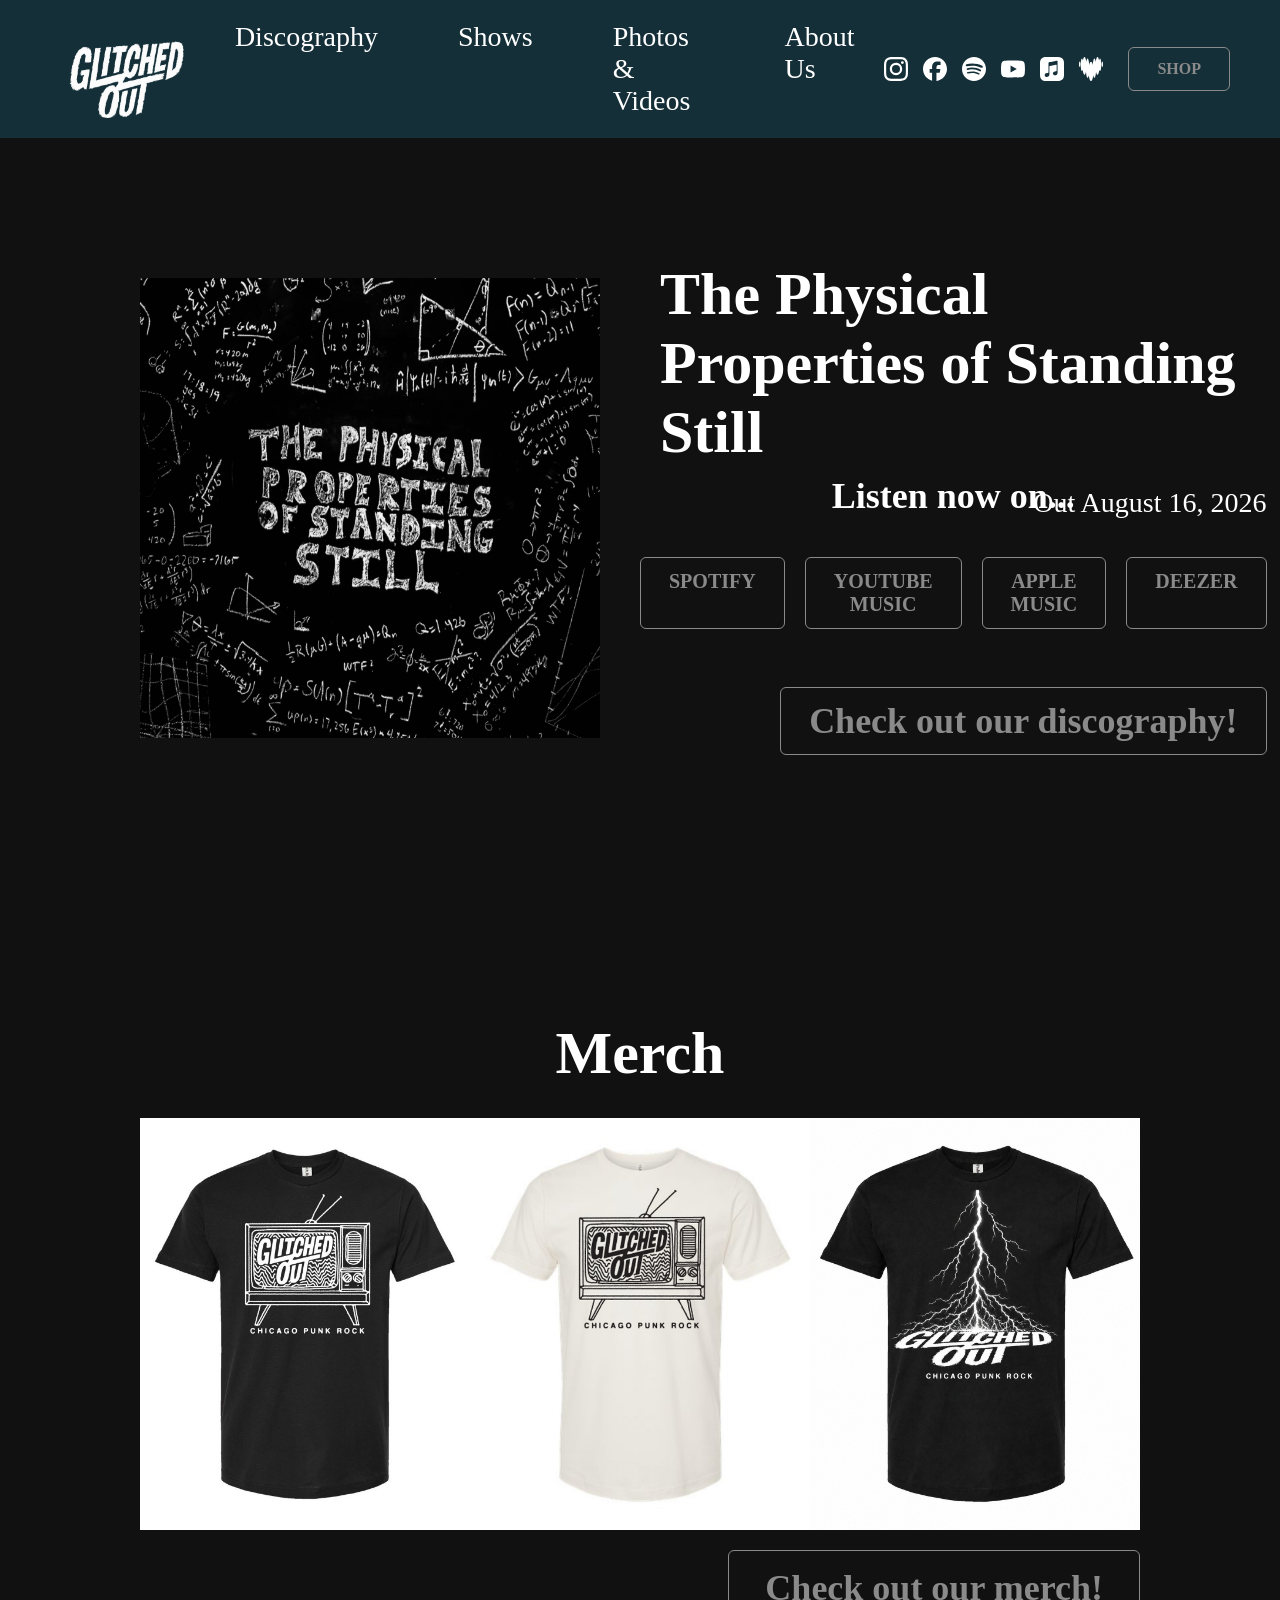
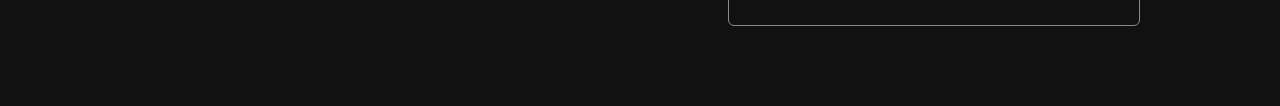
==== index.html @ 66464506 "Add homepage header, latest release, and merch sections" ====
<!DOCTYPE html>
<html lang="en">
<head>
    <meta charset="UTF-8">
    <meta name="viewport" content="width=device-width, initial-scale=1.0">

    <title>Glitched Out</title>

    <link rel="stylesheet" href="style.css">
</head>

<body>

    <!-- Site Header -->
    <header class="site-header">

        <div class="header-left">
            <a href="index.html" class="logo">
                <img src="Images/HomePage/Header/logo.svg" alt="Glitched Out">
            </a>
        </div>

        <div class="header-center">
            <nav class="main-nav">
                <a href="#">Discography</a>
                <a href="#">Shows</a>
                <a href="#">Photos & Videos</a>
                <a href="#">About Us</a>
            </nav>
        </div>

        <div class="header-right">

            <div class="social-links">
                <a href="https://www.instagram.com/glitched_out_chicago/">
                    <img src="Images/HomePage/Header/ig.svg" alt="Instagram">
                </a>

                <a href="https://www.facebook.com/glitchedoutchicago/">
                    <img src="Images/HomePage/Header/fb.svg" alt="Facebook">
                </a>

                <a href="https://open.spotify.com/artist/1mYSl7MkjKWYck7fI6GbTd?si=UxX4x3pMTj-hhR8BFOrp0A">
                    <img src="Images/HomePage/Header/sp.svg" alt="Spotify">
                </a>

                <a href="https://music.youtube.com/channel/UC3-S2ekIVpy3KFDjjneu7nQ?si=ELe-DXlDLmwOdExn">
                    <img src="Images/HomePage/Header/yt.svg" alt="YouTube Music">
                </a>

                <a href="https://music.apple.com/us/artist/glitched-out/1728156264">
                    <img src="Images/HomePage/Header/am.svg" alt="Apple Music">
                </a>

                <a href="https://link.deezer.com/s/34d7XraWxYM3XHabTfGpq">
                    <img src="Images/HomePage/Header/dz.svg" alt="Deezer">
                </a>
            </div>

            <a href="#" class="button button-red">SHOP</a>

        </div>
    </header>

    <!-- Main Content -->
    <main>

        <!-- Latest Release -->
        <section class="latest-release">

            <div class="release-artwork">
                <img src="Images/HomePage/LatestRelease/album_cover.jpg" alt="Latest Release">
            </div>

            <div class="release-info">

                <div class="release-heading">
                    <h1 class="release-title">
                        The Physical Properties of Standing Still
                    </h1>

                    <p class="release-date">
                        Out August 16, 2026
                    </p>
                </div>

                <div class="listen-section">
                    <h2>Listen now on...</h2>

                    <div class="streaming-links">
                        <a class="button button-blue" href="https://open.spotify.com/artist/1mYSl7MkjKWYck7fI6GbTd?si=UxX4x3pMTj-hhR8BFOrp0A">
                            SPOTIFY
                        </a>

                        <a class="button button-blue" href="https://music.youtube.com/channel/UC3-S2ekIVpy3KFDjjneu7nQ?si=ELe-DXlDLmwOdExn">
                            YOUTUBE MUSIC
                        </a>

                        <a class="button button-blue" href="https://music.apple.com/us/artist/glitched-out/1728156264">
                            APPLE MUSIC
                        </a>

                        <a class="button button-blue" href="https://link.deezer.com/s/34d7XraWxYM3XHabTfGpq">
                            DEEZER
                        </a>
                    </div>
                </div>

                <a class="button button-red button-discography" href="#">
                    Check out our discography!
                </a>

            </div>

        </section>

        <!-- Merch -->
         <section class="merch-section">

            <h2 class="merch-title">Merch</h2>

            <img class="merch-preview" src="Images/HomePage/Merch/merchbanner.jpg" alt="Merch preview">

            <a class="button button-red button-merch" href="#">Check out our merch!</a>

         </section>
    </main>

</body>
</html>
---- style.css ----
/* ========================================
   Global
======================================== */

* {
    box-sizing: border-box;
}

body {
    margin: 0;
    background-color: #111;
    color: white;
}

/* ========================================
   Buttons
======================================== */

.button {
    display: inline-block;

    padding: 12px 28px;
    border: 1px solid #8a8a8a;
    border-radius: 6px;

    color: #8a8a8a;
    text-decoration: none;
    font-weight: 600;

    transition:
        background 0.2s ease,
        color 0.2s ease,
        border-color 0.2s ease,
        transform 0.2s ease,
        box-shadow 0.2s ease;
}

.button:hover {
    transform: translateY(-1px);
}

.button:active {
    transform: translateY(0);
}

/* Blue Button */

.button-blue:hover {
    background: linear-gradient(
        to bottom,
        #2d5663 0%,
        #1d414b 45%,
        #142f38 55%,
        #1a3a44 100%
    );

    color: white;
    border-color: #3f6975;

    box-shadow:
        inset 0 1px 0 rgba(255, 255, 255, 0.15),
        0 4px 10px rgba(0, 0, 0, 0.25);
}

/* Red Button */

.button-red:hover {
    background: linear-gradient(
        to bottom,
        #651f1f 0%,
        #491515 45%,
        #3a1010 55%,
        #461313 100%
    );

    color: white;
    border-color: #713030;

    box-shadow:
        inset 0 1px 0 rgba(255, 255, 255, 0.15),
        0 4px 10px rgba(0, 0, 0, 0.25);
}

/* Discography Button */

.button-discography {
    justify-self: end;
    align-self: center;

    font-size: 36px;
}

/* Merch Button */

.button-merch {
    align-self: flex-end;

    margin-top: 20px;
    
    font-size: 36px;
    padding: 16px 36px;
}

/* ========================================
   Header
======================================== */

.site-header {
    display: grid;

    grid-template-columns: 0.5fr 2fr 1fr;
    align-items: center;

    padding: 20px 50px;
    gap: 30px;

    background-color: #142f38;
}

.header-left {
    justify-self: center;
}

.header-center {
    justify-self: center;
}

.header-right {
    justify-self: end;

    display: flex;
    align-items: center;
    gap: 25px;
}

.logo {
    margin-left: 80px;
}

.logo img {
    display: block;
    width: 120px;
    height: auto;
}

.main-nav {
    display: flex;
    gap: 80px;

    font-size: 28px;
}

.main-nav a {
    color: white;
    text-decoration: none;
}

.social-links {
    display: flex;
    align-items: center;
    gap: 15px;
}

.social-links a {
    text-decoration: none;
}

.social-links img {
    display: block;
    width: 24px;
    height: 24px;
    object-fit: contain;

    filter: brightness(0) invert(1);
}

/* ========================================
   Latest Release
======================================== */

.latest-release {
    display: flex;
    align-items: stretch;

    padding: 140px;
    gap: 40px;
}

.release-artwork {
    width: 50%;
}

.release-artwork img {
    display: block;
    width: 100%;
    height: auto;
}

.release-info {
    display: grid;
    grid-template-rows: 35% 35% 30%;
    align-items: center;

    width: 50%;
}

.release-heading {
    width: 100%;
}

.release-title {
    margin: 40px 20px 20px;

    font-size: 60px;
}

.release-date {
    width: 100%;
    margin: 0;

    font-size: 28px;
    text-align: right;
}

.listen-section {
    width: 100%;
    text-align: center;
}

.listen-section h2 {
    margin-top: 0;
    margin-bottom: 40px;

    font-size: 36px;
}

.streaming-links {
    display: flex;
    justify-content: center;
    gap: 20px;

    font-size: 20px;
}

/* ========================================
   Merch
======================================== */

.merch-section {
    display: flex;
    flex-direction: column;
    align-items: center;

    padding: 80px 140px;
}

.merch-title {
    margin-top: 0;
    margin-bottom: 30px;

    font-size: 60px;
}

.merch-preview {
    display: block;

    width: 100%;
    height: auto;
}
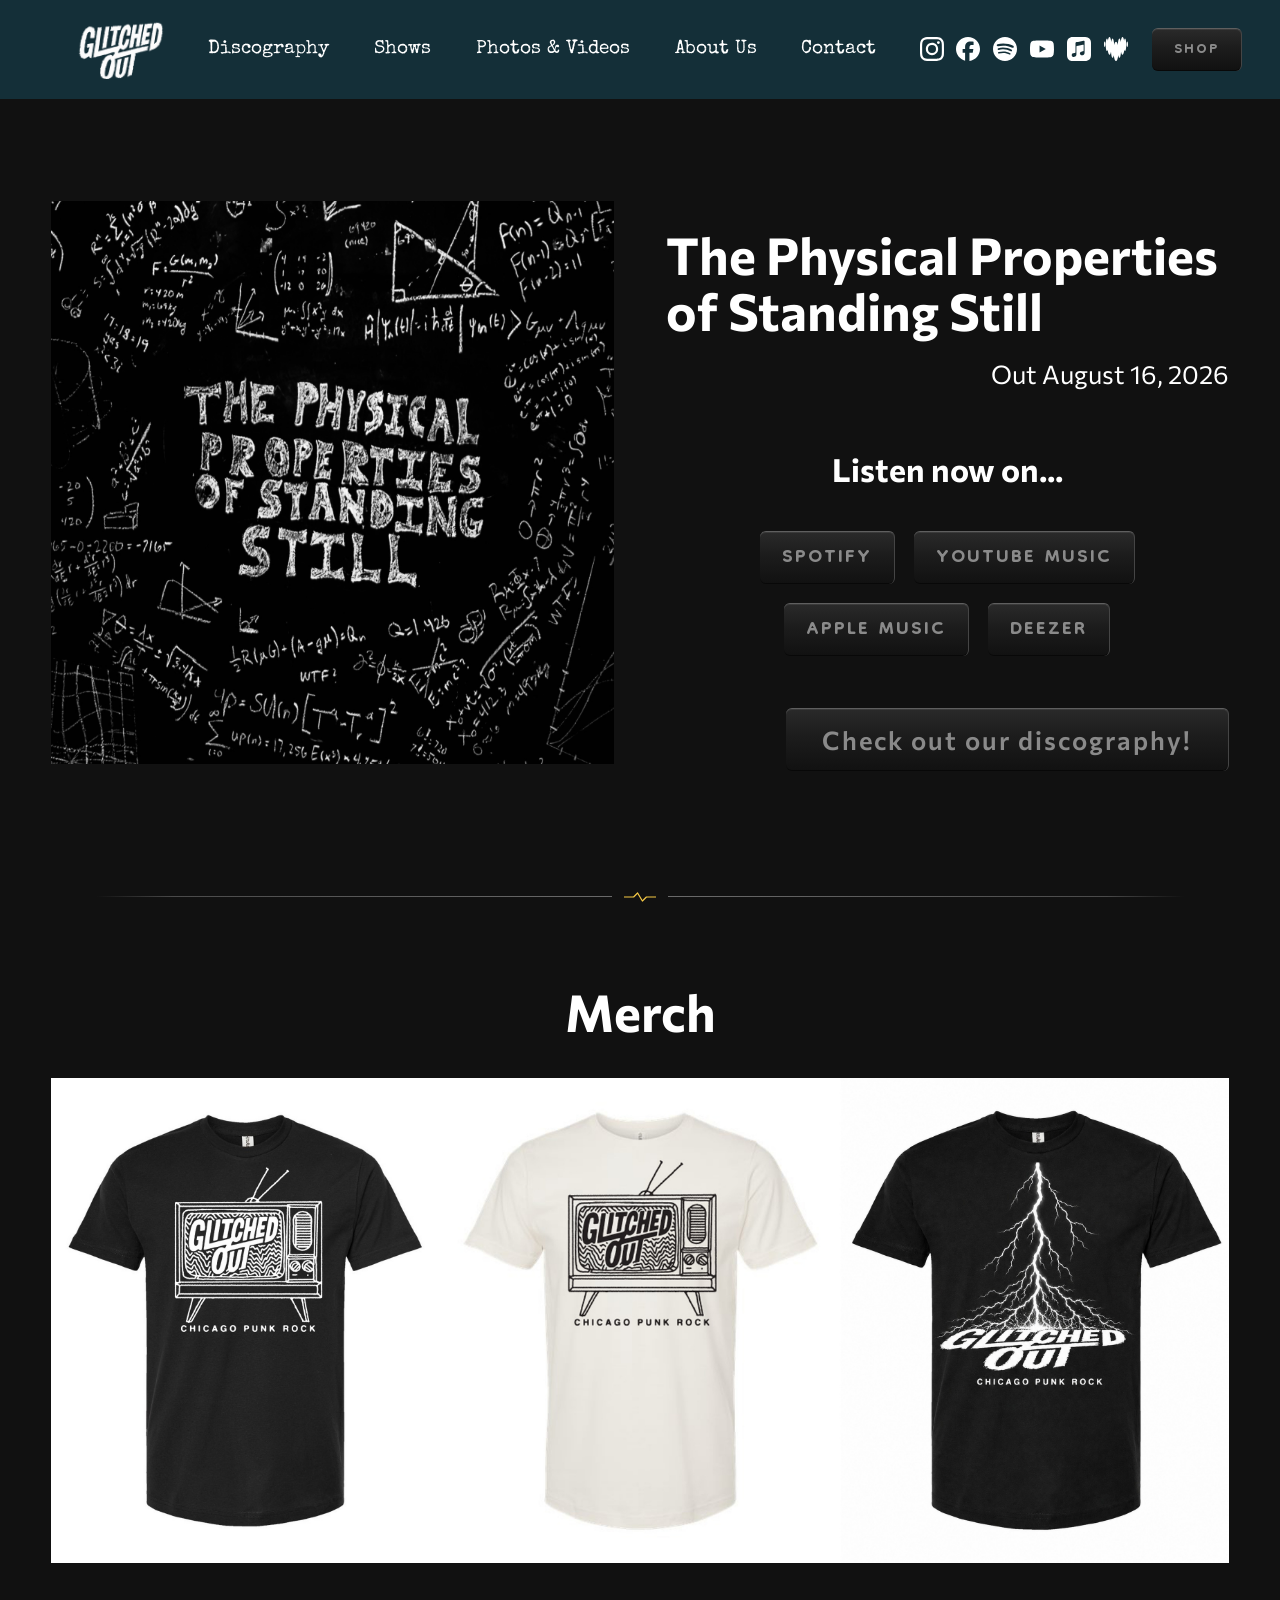
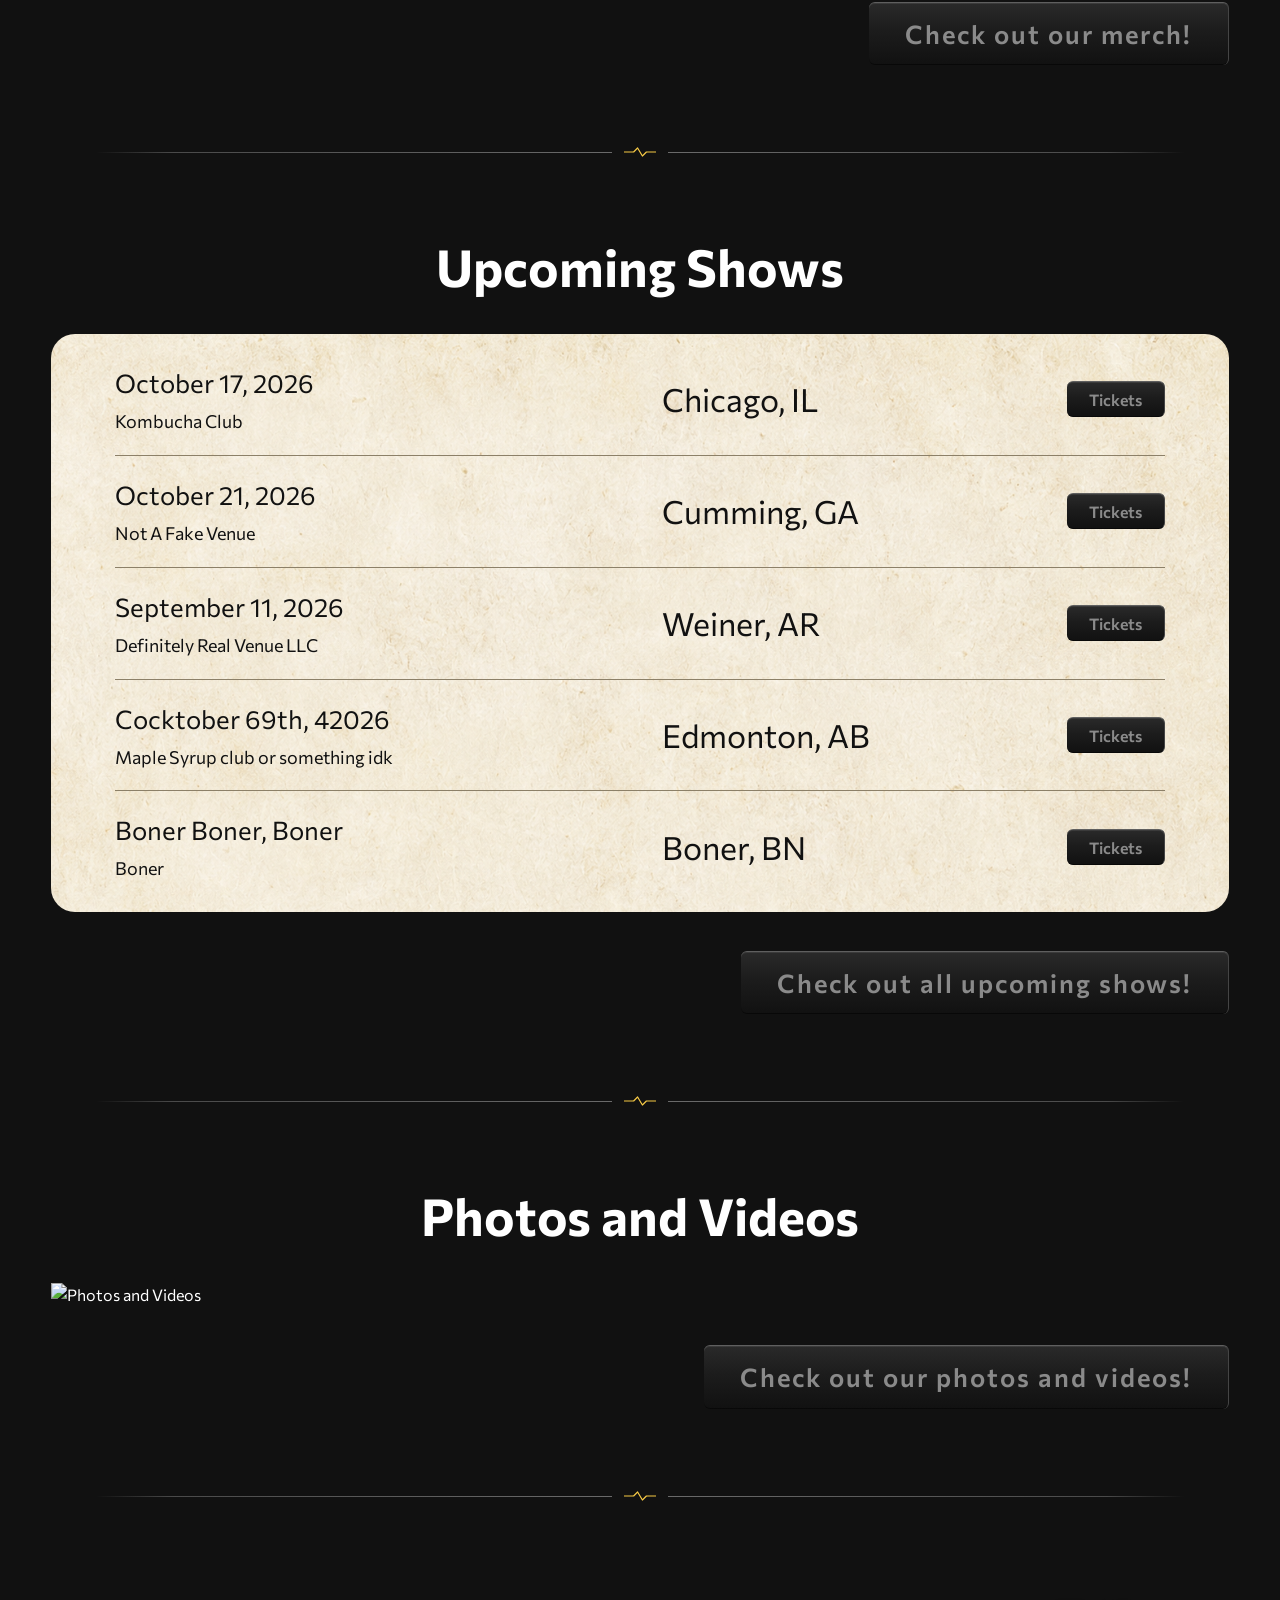
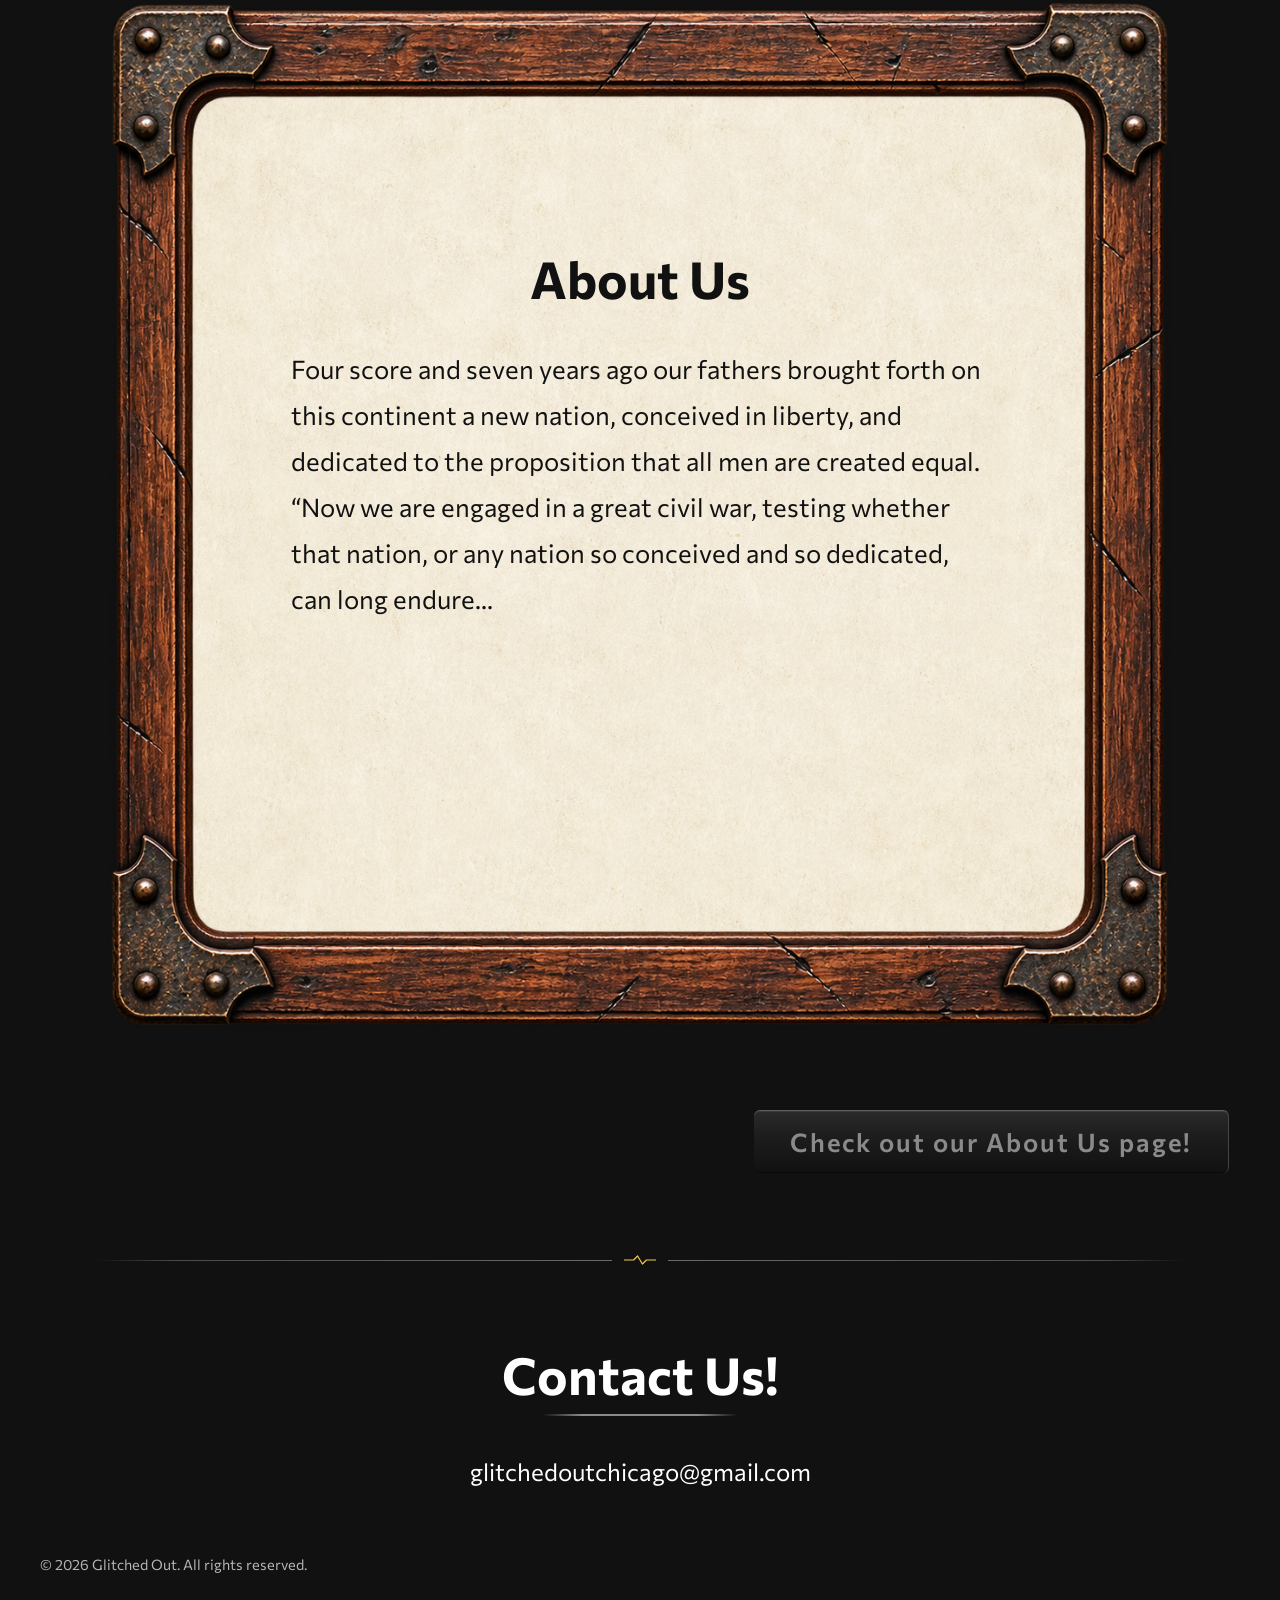
==== commit 62023a5f: "completed homepage, reformatted and cleaned code added upcoming shows, photos/videos, about us, cont" ====
--- a/index.html
+++ b/index.html
@@ -3,34 +3,30 @@
 <head>
     <meta charset="UTF-8">
     <meta name="viewport" content="width=device-width, initial-scale=1.0">
-
     <title>Glitched Out</title>
 
+    <link rel="preconnect" href="https://fonts.googleapis.com">
+    <link rel="preconnect" href="https://fonts.gstatic.com" crossorigin>
+    <link href="https://fonts.googleapis.com/css2?family=Commissioner:wght@100..900&family=Dongle&family=Special+Elite&family=Winky+Rough:ital,wght@0,300..900;1,300..900&display=swap" rel="stylesheet">
     <link rel="stylesheet" href="style.css">
 </head>
 
 <body>
-
     <!-- Site Header -->
     <header class="site-header">
-
-        <div class="header-left">
-            <a href="index.html" class="logo">
-                <img src="Images/HomePage/Header/logo.svg" alt="Glitched Out">
-            </a>
-        </div>
-
-        <div class="header-center">
-            <nav class="main-nav">
-                <a href="#">Discography</a>
-                <a href="#">Shows</a>
-                <a href="#">Photos & Videos</a>
-                <a href="#">About Us</a>
-            </nav>
-        </div>
-
-        <div class="header-right">
-
+        <a href="index.html" class="logo">
+            <img src="Images/HomePage/Header/logo.svg" alt="Glitched Out">
+        </a>
+
+        <nav class="main-nav" aria-label="Primary navigation">
+            <a href="#">Discography</a>
+            <a href="#">Shows</a>
+            <a href="#">Photos & Videos</a>
+            <a href="#">About Us</a>
+            <a href="#">Contact</a>
+        </nav>
+
+        <div class="header-actions">
             <div class="social-links">
                 <a href="https://www.instagram.com/glitched_out_chicago/">
                     <img src="Images/HomePage/Header/ig.svg" alt="Instagram">
@@ -57,74 +53,202 @@
                 </a>
             </div>
 
-            <a href="#" class="button button-red">SHOP</a>
-
+            <a href="#" class="button button-red shop-button">SHOP</a>
         </div>
     </header>
 
-    <!-- Main Content -->
     <main>
-
         <!-- Latest Release -->
         <section class="latest-release">
-
             <div class="release-artwork">
-                <img src="Images/HomePage/LatestRelease/album_cover.jpg" alt="Latest Release">
+                <img src="Images/HomePage/LatestRelease/album_cover.jpg" alt="Album cover for The Physical Properties of Standing Still">
             </div>
 
             <div class="release-info">
-
-                <div class="release-heading">
-                    <h1 class="release-title">
-                        The Physical Properties of Standing Still
-                    </h1>
-
-                    <p class="release-date">
-                        Out August 16, 2026
-                    </p>
+                <div>
+                    <h1 class="release-title">The Physical Properties of Standing Still</h1>
+                    <p class="release-date">Out August 16, 2026</p>
                 </div>
 
                 <div class="listen-section">
                     <h2>Listen now on...</h2>
 
                     <div class="streaming-links">
-                        <a class="button button-blue" href="https://open.spotify.com/artist/1mYSl7MkjKWYck7fI6GbTd?si=UxX4x3pMTj-hhR8BFOrp0A">
-                            SPOTIFY
-                        </a>
-
-                        <a class="button button-blue" href="https://music.youtube.com/channel/UC3-S2ekIVpy3KFDjjneu7nQ?si=ELe-DXlDLmwOdExn">
-                            YOUTUBE MUSIC
-                        </a>
-
-                        <a class="button button-blue" href="https://music.apple.com/us/artist/glitched-out/1728156264">
-                            APPLE MUSIC
-                        </a>
-
-                        <a class="button button-blue" href="https://link.deezer.com/s/34d7XraWxYM3XHabTfGpq">
-                            DEEZER
-                        </a>
-                    </div>
-                </div>
-
-                <a class="button button-red button-discography" href="#">
-                    Check out our discography!
-                </a>
-
-            </div>
-
-        </section>
+                        <a class="button button-blue streaming-button" href="https://open.spotify.com/artist/1mYSl7MkjKWYck7fI6GbTd?si=UxX4x3pMTj-hhR8BFOrp0A">SPOTIFY</a>
+                        <a class="button button-blue streaming-button" href="https://music.youtube.com/channel/UC3-S2ekIVpy3KFDjjneu7nQ?si=ELe-DXlDLmwOdExn">YOUTUBE MUSIC</a>
+                        <a class="button button-blue streaming-button" href="https://music.apple.com/us/artist/glitched-out/1728156264">APPLE MUSIC</a>
+                        <a class="button button-blue streaming-button" href="https://link.deezer.com/s/34d7XraWxYM3XHabTfGpq">DEEZER</a>
+                    </div>
+                </div>
+
+                <a class="button button-red button-large release-cta" href="#">Check out our discography!</a>
+            </div>
+        </section>
+
+        <div class="section-divider" aria-hidden="true">
+            <svg class="divider-zigzag" viewBox="0 0 40 14">
+                <polyline points="0,7 12,7 17,2 23,12 28,7 40,7" />
+            </svg>
+        </div>
 
         <!-- Merch -->
-         <section class="merch-section">
-
-            <h2 class="merch-title">Merch</h2>
-
-            <img class="merch-preview" src="Images/HomePage/Merch/merchbanner.jpg" alt="Merch preview">
-
-            <a class="button button-red button-merch" href="#">Check out our merch!</a>
-
-         </section>
+        <section class="home-section">
+            <h2 class="section-title">Merch</h2>
+
+            <img class="section-media" src="Images/HomePage/Merch/merchbanner.jpg" alt="Merch preview">
+
+            <a class="button button-red button-large section-cta" href="#">Check out our merch!</a>
+        </section>
+
+        <div class="section-divider" aria-hidden="true">
+            <svg class="divider-zigzag" viewBox="0 0 40 14">
+                <polyline points="0,7 12,7 17,2 23,12 28,7 40,7" />
+            </svg>
+        </div>
+
+        <!-- Upcoming Shows -->
+        <section class="home-section">
+            <h2 class="section-title">Upcoming Shows</h2>
+
+            <div class="show-list">
+                <div class="show">
+                    <div class="show-date-venue">
+                        <p class="show-date">October 17, 2026</p>
+                        <p class="show-venue">Kombucha Club</p>
+                    </div>
+
+                    <div class="show-location">
+                        <p>Chicago, IL</p>
+                    </div>
+
+                    <div class="show-tickets">
+                        <a class="button button-blue" href="#">Tickets</a>
+                    </div>
+                </div>
+
+                <div class="show">
+                    <div class="show-date-venue">
+                        <p class="show-date">October 21, 2026</p>
+                        <p class="show-venue">Not A Fake Venue</p>
+                    </div>
+
+                    <div class="show-location">
+                        <p>Cumming, GA</p>
+                    </div>
+
+                    <div class="show-tickets">
+                        <a class="button button-blue" href="#">Tickets</a>
+                    </div>
+                </div>
+
+                <div class="show">
+                    <div class="show-date-venue">
+                        <p class="show-date">September 11, 2026</p>
+                        <p class="show-venue">Definitely Real Venue LLC</p>
+                    </div>
+
+                    <div class="show-location">
+                        <p>Weiner, AR</p>
+                    </div>
+
+                    <div class="show-tickets">
+                        <a class="button button-blue" href="#">Tickets</a>
+                    </div>
+                </div>
+
+                <div class="show">
+                    <div class="show-date-venue">
+                        <p class="show-date">Cocktober 69th, 42026</p>
+                        <p class="show-venue">Maple Syrup club or something idk</p>
+                    </div>
+
+                    <div class="show-location">
+                        <p>Edmonton, AB</p>
+                    </div>
+
+                    <div class="show-tickets">
+                        <a class="button button-blue" href="#">Tickets</a>
+                    </div>
+                </div>
+
+                <div class="show">
+                    <div class="show-date-venue">
+                        <p class="show-date">Boner Boner, Boner</p>
+                        <p class="show-venue">Boner</p>
+                    </div>
+
+                    <div class="show-location">
+                        <p>Boner, BN</p>
+                    </div>
+
+                    <div class="show-tickets">
+                        <a class="button button-blue" href="#">Tickets</a>
+                    </div>
+                </div>
+            </div>
+
+            <a class="button button-red button-large section-cta" href="#">Check out all upcoming shows!</a>
+        </section>
+
+        <div class="section-divider" aria-hidden="true">
+            <svg class="divider-zigzag" viewBox="0 0 40 14">
+                <polyline points="0,7 12,7 17,2 23,12 28,7 40,7" />
+            </svg>
+        </div>
+
+        <!-- Photos & Videos -->
+        <section class="home-section">
+            <h2 class="section-title">Photos and Videos</h2>
+
+            <img class="section-media" src="Images/HomePage/PhotosAndVideos/Banner.jpg" alt="Photos and Videos">
+
+            <a class="button button-red button-large section-cta" href="#">Check out our photos and videos!</a>
+        </section>
+
+        <div class="section-divider" aria-hidden="true">
+            <svg class="divider-zigzag" viewBox="0 0 40 14">
+                <polyline points="0,7 12,7 17,2 23,12 28,7 40,7" />
+            </svg>
+        </div>
+
+        <!-- About Us -->
+        <section class="home-section">
+            <div class="biography">
+                <div class="bio-text">
+                    <h2 class="section-title">About Us</h2>
+
+                    <p>
+                        Four score and seven years ago our fathers brought forth on this
+                        continent a new nation, conceived in liberty, and dedicated to the
+                        proposition that all men are created equal. “Now we are engaged in
+                        a great civil war, testing whether that nation, or any nation so
+                        conceived and so dedicated, can long endure...
+                    </p>
+                </div>
+
+                <img class="bio-frame" src="Images/HomePage/AboutUs/frame.png" alt="">
+            </div>
+
+            <a class="button button-red button-large section-cta" href="#">Check out our About Us page!</a>
+        </section>
+
+        <div class="section-divider" aria-hidden="true">
+            <svg class="divider-zigzag" viewBox="0 0 40 14">
+                <polyline points="0,7 12,7 17,2 23,12 28,7 40,7" />
+            </svg>
+        </div>
+
+        <!-- Contact -->
+        <section class="home-section contact">
+            <h2 class="section-title contact-title">Contact Us!</h2>
+
+            <a href="mailto:glitchedoutchicago@gmail.com">glitchedoutchicago@gmail.com</a>
+        </section>
     </main>
 
+    <!-- Site Footer -->
+    <footer class="site-footer">
+        <p>&copy; 2026 Glitched Out. All rights reserved.</p>
+    </footer>
 </body>
 </html>
--- a/style.css
+++ b/style.css
@@ -1,15 +1,43 @@
 /* ========================================
-   Global
-======================================== */
+   Variables / Global
+======================================== */
+
+:root {
+    --color-background: #111;
+    --color-header: #142f38;
+    --color-text: #fff;
+    --color-text-muted: #8a8a8a;
+    --color-parchment: #d8cfb8;
+    --color-parchment-line: #8c8068;
+
+    --font-body: "Commissioner", sans-serif;
+    --font-display: "Special Elite", monospace;
+    --font-button-alt: "Dongle", sans-serif;
+
+    --content-max: 110rem;
+    --page-gutter: clamp(1.25rem, 4vw, 4.5rem);
+    --section-padding: clamp(3rem, 5vw, 5rem);
+}
 
 * {
     box-sizing: border-box;
 }
 
+html {
+    scroll-behavior: smooth;
+}
+
 body {
     margin: 0;
-    background-color: #111;
-    color: white;
+    background: var(--color-background);
+    color: var(--color-text);
+    font-family: var(--font-body);
+    line-height: 1.5;
+}
+
+img {
+    display: block;
+    max-width: 100%;
 }
 
 /* ========================================
@@ -18,14 +46,29 @@
 
 .button {
     display: inline-block;
-
-    padding: 12px 28px;
-    border: 1px solid #8a8a8a;
-    border-radius: 6px;
-
-    color: #8a8a8a;
+    padding: 0.5rem 1.375rem;
+
+    border: 0;
+    border-top: 1px solid #5f5f5f;
+    border-right: 1px solid #454545;
+    border-radius: 0.375rem;
+
+    background: linear-gradient(
+        to bottom,
+        #2a2a2a 0%,
+        #1c1c1c 45%,
+        #111 100%
+    );
+
+    box-shadow:
+        inset 0 1px 0 rgba(255, 255, 255, 0.08),
+        inset 0 -1px 0 rgba(0, 0, 0, 0.5);
+
+    color: var(--color-text-muted);
+    text-align: center;
     text-decoration: none;
     font-weight: 600;
+    line-height: 1.2;
 
     transition:
         background 0.2s ease,
@@ -35,70 +78,127 @@
         box-shadow 0.2s ease;
 }
 
-.button:hover {
-    transform: translateY(-1px);
-}
-
 .button:active {
     transform: translateY(0);
 }
 
-/* Blue Button */
-
-.button-blue:hover {
+.button:focus-visible,
+.main-nav a:focus-visible,
+.social-links a:focus-visible,
+.contact a:focus-visible,
+.logo:focus-visible {
+    outline: 2px solid currentColor;
+    outline-offset: 4px;
+}
+
+.button-large {
+    padding: 1rem 2.25rem;
+    font-size: clamp(1.125rem, 2vw, 1.875rem);
+    letter-spacing: 0.125rem;
+}
+
+.shop-button,
+.streaming-button {
+    font-family: var(--font-button-alt);
+    letter-spacing: 0.125rem;
+}
+
+.shop-button {
+    font-size: 1.375rem;
+}
+
+.streaming-button {
+    font-size: 1.875rem;
+}
+
+@media (hover: hover) {
+    .button:hover {
+        transform: translateY(-1px);
+    }
+
+    .button-blue:hover {
+        background: linear-gradient(
+            to bottom,
+            #2d5663 0%,
+            #1d414b 45%,
+            #142f38 55%,
+            #1a3a44 100%
+        );
+
+        color: #fff;
+        border-color: #3f6975;
+        box-shadow:
+            inset 0 1px 0 rgba(255, 255, 255, 0.15),
+            0 4px 10px rgba(0, 0, 0, 0.25);
+    }
+
+    .button-red:hover {
+        background: linear-gradient(
+            to bottom,
+            #651f1f 0%,
+            #491515 45%,
+            #3a1010 55%,
+            #461313 100%
+        );
+
+        color: #fff;
+        border-color: #713030;
+        box-shadow:
+            inset 0 1px 0 rgba(255, 255, 255, 0.15),
+            0 4px 10px rgba(0, 0, 0, 0.25);
+    }
+}
+
+/* ========================================
+   Section Divider
+======================================== */
+
+.section-divider {
+    display: flex;
+    align-items: center;
+    gap: 12px;
+
+    width: min(85%, 90rem);
+    margin: 1rem auto;
+}
+
+.section-divider::before,
+.section-divider::after {
+    content: "";
+
+    flex: 1;
+    height: 1px;
+}
+
+.section-divider::before {
     background: linear-gradient(
-        to bottom,
-        #2d5663 0%,
-        #1d414b 45%,
-        #142f38 55%,
-        #1a3a44 100%
+        to right,
+        transparent,
+        #4a4a4a 15%,
+        #6a6a6a
     );
-
-    color: white;
-    border-color: #3f6975;
-
-    box-shadow:
-        inset 0 1px 0 rgba(255, 255, 255, 0.15),
-        0 4px 10px rgba(0, 0, 0, 0.25);
-}
-
-/* Red Button */
-
-.button-red:hover {
+}
+
+.section-divider::after {
     background: linear-gradient(
-        to bottom,
-        #651f1f 0%,
-        #491515 45%,
-        #3a1010 55%,
-        #461313 100%
+        to right,
+        #6a6a6a,
+        #4a4a4a 85%,
+        transparent
     );
-
-    color: white;
-    border-color: #713030;
-
-    box-shadow:
-        inset 0 1px 0 rgba(255, 255, 255, 0.15),
-        0 4px 10px rgba(0, 0, 0, 0.25);
-}
-
-/* Discography Button */
-
-.button-discography {
-    justify-self: end;
-    align-self: center;
-
-    font-size: 36px;
-}
-
-/* Merch Button */
-
-.button-merch {
-    align-self: flex-end;
-
-    margin-top: 20px;
-    
-    font-size: 36px;
-    padding: 16px 36px;
+}
+
+.divider-zigzag {
+    width: 32px;
+    height: 14px;
+
+    fill: none;
+    stroke: #f6c945;
+    stroke-width: 1.5;
+    stroke-linecap: round;
+    stroke-linejoin: round;
+
+    flex-shrink: 0;
 }
 
 /* ========================================
@@ -107,58 +207,55 @@
 
 .site-header {
     display: grid;
-
-    grid-template-columns: 0.5fr 2fr 1fr;
+    grid-template-columns: auto minmax(0, 1fr) auto;
     align-items: center;
-
-    padding: 20px 50px;
-    gap: 30px;
-
-    background-color: #142f38;
-}
-
-.header-left {
+    gap: clamp(1rem, 2vw, 2rem);
+
+    padding: 1.25rem clamp(1rem, 3vw, 3rem);
+    background: var(--color-header);
+}
+
+.logo {
+    justify-self: start;
+    margin-left: clamp(2rem, 3vw, 4rem);
+}
+
+.logo img {
+    width: clamp(5.5rem, 6vw, 7.5rem);
+    height: auto;
+    transition: transform 0.2s ease;
+}
+
+.main-nav {
     justify-self: center;
-}
-
-.header-center {
-    justify-self: center;
-}
-
-.header-right {
+
+    display: flex;
+    flex-wrap: wrap;
+    justify-content: center;
+    gap: clamp(1rem, 3.5vw, 5rem);
+
+    font-size: clamp(1.05rem, 1.5vw, 1.75rem);
+}
+
+.main-nav a {
+    color: var(--color-text);
+    font-family: var(--font-display);
+    text-decoration: none;
+    transition: transform 0.2s ease;
+}
+
+.header-actions {
     justify-self: end;
 
     display: flex;
     align-items: center;
-    gap: 25px;
-}
-
-.logo {
-    margin-left: 80px;
-}
-
-.logo img {
-    display: block;
-    width: 120px;
-    height: auto;
-}
-
-.main-nav {
-    display: flex;
-    gap: 80px;
-
-    font-size: 28px;
-}
-
-.main-nav a {
-    color: white;
-    text-decoration: none;
+    gap: clamp(1rem, 2vw, 1.5rem);
 }
 
 .social-links {
     display: flex;
     align-items: center;
-    gap: 15px;
+    gap: clamp(0.625rem, 1vw, 0.9375rem);
 }
 
 .social-links a {
@@ -166,12 +263,25 @@
 }
 
 .social-links img {
-    display: block;
-    width: 24px;
-    height: 24px;
+    width: 1.5rem;
+    height: 1.5rem;
     object-fit: contain;
-
     filter: brightness(0) invert(1);
+    transition: transform 0.2s ease;
+}
+
+@media (hover: hover) {
+    .logo:hover img {
+        transform: scale(1.08) translateY(-2px);
+    }
+
+    .main-nav a:hover {
+        transform: scale(1.1) translateY(-2px);
+    }
+
+    .social-links a:hover img {
+        transform: scale(1.25);
+    }
 }
 
 /* ========================================
@@ -179,92 +289,403 @@
 ======================================== */
 
 .latest-release {
-    display: flex;
+    width: min(100%, var(--content-max));
+    margin-inline: auto;
+    padding: clamp(4rem, 8vw, 8.75rem) var(--page-gutter);
+
+    display: grid;
+    grid-template-columns: minmax(0, 1fr) minmax(0, 1fr);
+    gap: clamp(2rem, 4vw, 4rem);
     align-items: stretch;
-
-    padding: 140px;
-    gap: 40px;
-}
-
-.release-artwork {
-    width: 50%;
 }
 
 .release-artwork img {
-    display: block;
     width: 100%;
     height: auto;
+    aspect-ratio: 1 / 1;
+    object-fit: cover;
 }
 
 .release-info {
-    display: grid;
-    grid-template-rows: 35% 35% 30%;
-    align-items: center;
-
-    width: 50%;
-}
-
-.release-heading {
-    width: 100%;
+    min-width: 0;
+
+    display: flex;
+    flex-direction: column;
+    justify-content: space-between;
+    gap: clamp(2rem, 4vw, 4rem);
 }
 
 .release-title {
-    margin: 40px 20px 20px;
-
-    font-size: 60px;
+    margin: clamp(1rem, 2vw, 2.5rem) 0 1rem;
+    font-size: clamp(2.5rem, 4vw, 3.75rem);
+    line-height: 1.1;
+    text-wrap: balance;
 }
 
 .release-date {
-    width: 100%;
     margin: 0;
-
-    font-size: 28px;
+    font-size: clamp(1.125rem, 2vw, 1.75rem);
     text-align: right;
 }
 
 .listen-section {
-    width: 100%;
     text-align: center;
 }
 
 .listen-section h2 {
-    margin-top: 0;
-    margin-bottom: 40px;
-
-    font-size: 36px;
+    margin: 0 0 clamp(1.5rem, 3vw, 2.5rem);
+    font-size: clamp(1.75rem, 2.5vw, 2.25rem);
 }
 
 .streaming-links {
     display: flex;
+    flex-wrap: wrap;
     justify-content: center;
-    gap: 20px;
-
-    font-size: 20px;
-}
-
-/* ========================================
-   Merch
-======================================== */
-
-.merch-section {
+    gap: clamp(0.75rem, 1.5vw, 1.25rem);
+}
+
+.release-cta {
+    align-self: flex-end;
+}
+
+/* ========================================
+   Shared Home Sections
+======================================== */
+
+.home-section {
+    width: min(100%, var(--content-max));
+    margin-inline: auto;
+    padding: var(--section-padding) var(--page-gutter);
+
     display: flex;
     flex-direction: column;
     align-items: center;
-
-    padding: 80px 140px;
-}
-
-.merch-title {
-    margin-top: 0;
-    margin-bottom: 30px;
-
-    font-size: 60px;
-}
-
-.merch-preview {
-    display: block;
-
+}
+
+.section-title {
+    margin: 0 0 clamp(1.875rem, 3vw, 3.125rem);
+    font-size: clamp(2.25rem, 4vw, 3.75rem);
+    line-height: 1.1;
+    text-align: center;
+    text-wrap: balance;
+}
+
+.section-media {
     width: 100%;
     height: auto;
 }
 
+.section-cta {
+    align-self: flex-end;
+    margin-top: clamp(1.5rem, 3vw, 2.5rem);
+}
+
+/* ========================================
+   Upcoming Shows
+======================================== */
+
+.show-list {
+    width: 100%;
+    padding: clamp(1.25rem, 2.5vw, 1.875rem) clamp(1.25rem, 5vw, 5rem);
+    border-radius: 1.5rem;
+
+    background-color: var(--color-parchment);
+    background-image: url(Images/HomePage/UpcomingShows/parchment.png);
+    background-size: cover;
+    background-position: top;
+    background-repeat: no-repeat;
+
+    color: #111;
+}
+
+.show {
+    display: grid;
+    grid-template-columns: minmax(0, 1.4fr) minmax(8rem, 1fr) auto;
+    align-items: center;
+    gap: clamp(1rem, 4vw, 6rem);
+
+    padding-bottom: 1.25rem;
+    margin-bottom: 1.25rem;
+    border-bottom: 1px solid var(--color-parchment-line);
+}
+
+.show:last-child {
+    padding-bottom: 0;
+    margin-bottom: 0;
+    border-bottom: 0;
+}
+
+.show p {
+    margin: 0;
+}
+
+.show-date-venue {
+    display: grid;
+    gap: 0.35rem;
+}
+
+.show-date {
+    font-size: clamp(1.125rem, 2vw, 1.75rem);
+}
+
+.show-venue {
+    font-size: clamp(1rem, 1.4vw, 1.25rem);
+}
+
+.show-location {
+    font-size: clamp(1.25rem, 2.5vw, 2.25rem);
+}
+
+/* ========================================
+   About Us
+======================================== */
+
+.biography {
+    position: relative;
+    width: min(68.75rem, 85vw);
+    aspect-ratio: 1 / 1;
+    color: #111;
+}
+
+.biography::before {
+    content: "";
+    position: absolute;
+    inset: 5%;
+
+    background-image: url(Images/HomePage/AboutUs/parchment.png);
+    background-size: cover;
+    background-position: center;
+
+    z-index: 0;
+}
+
+.bio-text {
+    position: absolute;
+    inset: 11% 12% 12%;
+
+    display: grid;
+    grid-template-rows: 0.5fr auto 2fr;
+
+    z-index: 1;
+    overflow: hidden;
+}
+
+.bio-text .section-title {
+    grid-row: 2;
+    margin-bottom: clamp(0.75rem, 3vw, 3.125rem);
+}
+
+.bio-text p {
+    grid-row: 3;
+    align-self: start;
+
+    margin: 0 clamp(0.25rem, 5vw, 6.25rem);
+    font-size: clamp(0.875rem, 2vw, 1.875rem);
+    line-height: 1.8;
+}
+
+.bio-frame {
+    position: absolute;
+    inset: 0;
+    z-index: 2;
+
+    width: 100%;
+    height: 100%;
+    object-fit: contain;
+    pointer-events: none;
+}
+
+/* ========================================
+   Contact / Footer
+======================================== */
+
+.contact-title {
+    position: relative;
+    padding-bottom: 12px;
+}
+
+.contact-title::after {
+    content: "";
+    position: absolute;
+
+    left: 50%;
+    bottom: 0;
+
+    width: 70%;
+    height: 2px;
+
+    transform: translateX(-50%);
+
+    background: linear-gradient(
+        to right,
+        transparent 0%,
+        #8a8a8a 20%,
+        #8a8a8a 80%,
+        transparent 100%
+    );
+}
+
+.contact a {
+    color: var(--color-text);
+    font-size: clamp(1rem, 2vw, 1.5rem);
+    text-decoration: none;
+    overflow-wrap: anywhere;
+}
+
+@media (hover: hover) {
+    .contact a:hover {
+        color: #aaa;
+    }
+}
+
+.site-footer {
+    padding: 0 clamp(1.25rem, 4vw, 2.5rem) clamp(2rem, 4vw, 3.75rem);
+}
+
+.site-footer p {
+    margin: 0;
+    color: #b5b5b5;
+    font-size: 0.9rem;
+}
+
+/* ========================================
+   Responsive Layout
+======================================== */
+
+@media (max-width: 71.875rem) {
+    .site-header {
+        grid-template-columns: auto auto;
+    }
+
+    .main-nav {
+        grid-column: 1 / -1;
+        grid-row: 2;
+    }
+
+    .header-actions {
+        grid-column: 2;
+        grid-row: 1;
+    }
+}
+
+@media (max-width: 56.25rem) {
+    .latest-release {
+        grid-template-columns: 1fr;
+    }
+
+    .release-artwork {
+        width: min(100%, 42rem);
+        justify-self: center;
+    }
+}
+
+@media (max-width: 47.5rem) {
+    .show {
+        grid-template-columns: minmax(0, 1fr) auto;
+        gap: 1rem 1.5rem;
+    }
+
+    .show-location {
+        grid-column: 1;
+    }
+
+    .show-tickets {
+        grid-column: 2;
+        grid-row: 1 / span 2;
+        align-self: center;
+    }
+}
+
+@media (max-width: 40rem) {
+    .site-header {
+        grid-template-columns: 1fr;
+        justify-items: center;
+    }
+
+    .logo,
+    .main-nav,
+    .header-actions {
+        grid-column: 1;
+        justify-self: center;
+    }
+
+    .logo {
+        grid-row: 1;
+    }
+
+    .main-nav {
+        grid-row: 2;
+        gap: 0.9rem 1.5rem;
+    }
+
+    .header-actions {
+        grid-row: 3;
+        flex-wrap: wrap;
+        justify-content: center;
+    }
+
+    .section-cta,
+    .release-cta {
+        align-self: center;
+    }
+
+    .biography {
+        width: min(95vw, 30rem);
+    }
+
+    .bio-text {
+        inset: 10% 10% 11%;
+        grid-template-rows: 0.25fr auto 2fr;
+    }
+
+    .bio-text .section-title {
+        margin-bottom: 0.75rem;
+        font-size: clamp(1.75rem, 8vw, 2.5rem);
+    }
+
+    .bio-text p {
+        margin-inline: 0.5rem;
+        font-size: clamp(0.8rem, 3.2vw, 1rem);
+        line-height: 1.5;
+    }
+}
+
+@media (max-width: 30rem) {
+    .show {
+        grid-template-columns: 1fr;
+    }
+
+    .show-location,
+    .show-tickets {
+        grid-column: 1;
+        grid-row: auto;
+    }
+
+    .show-tickets {
+        justify-self: start;
+    }
+
+    .streaming-button {
+        font-size: 1.5rem;
+    }
+}
+
+@media (prefers-reduced-motion: reduce) {
+    html {
+        scroll-behavior: auto;
+    }
+
+    *,
+    *::before,
+    *::after {
+        transition-duration: 0.01ms !important;
+        transition-delay: 0ms !important;
+    }
+
+    .button:hover,
+    .logo:hover img,
+    .main-nav a:hover,
+    .social-links a:hover img {
+        transform: none;
+    }
+}
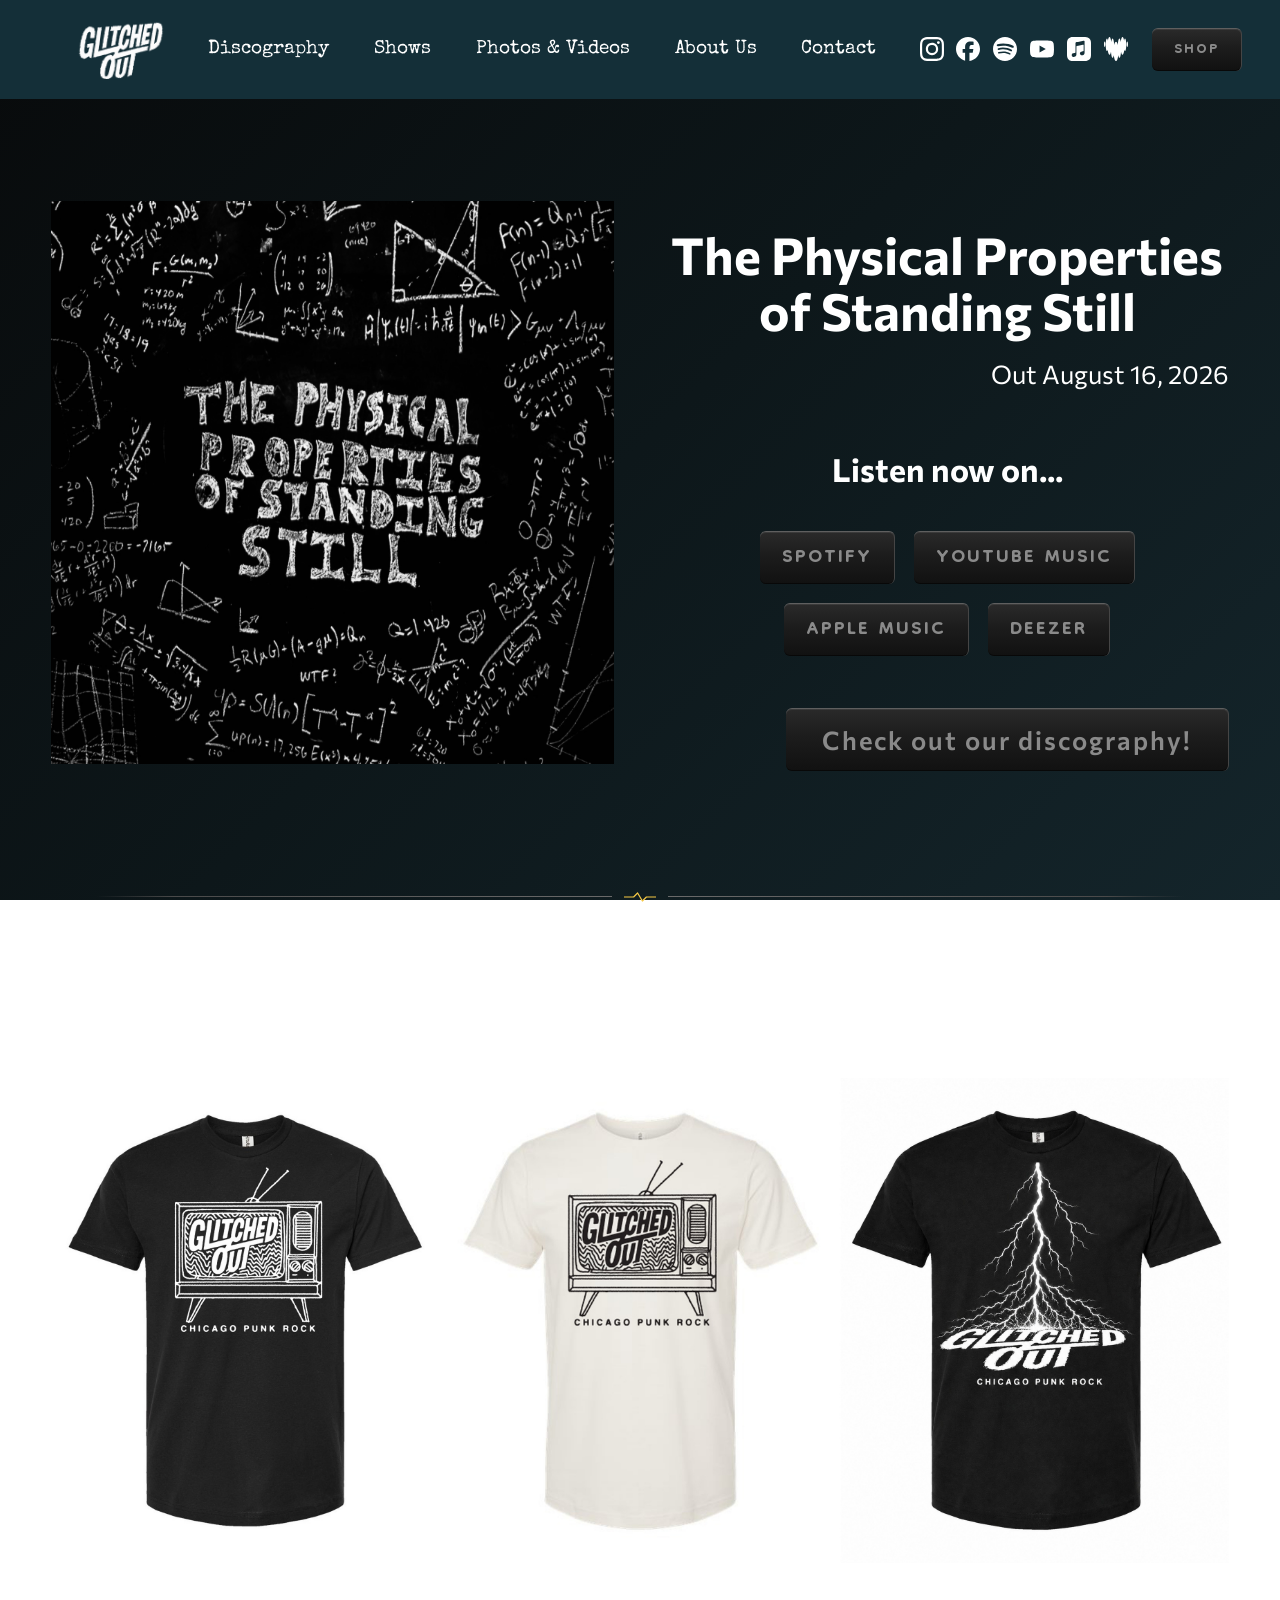
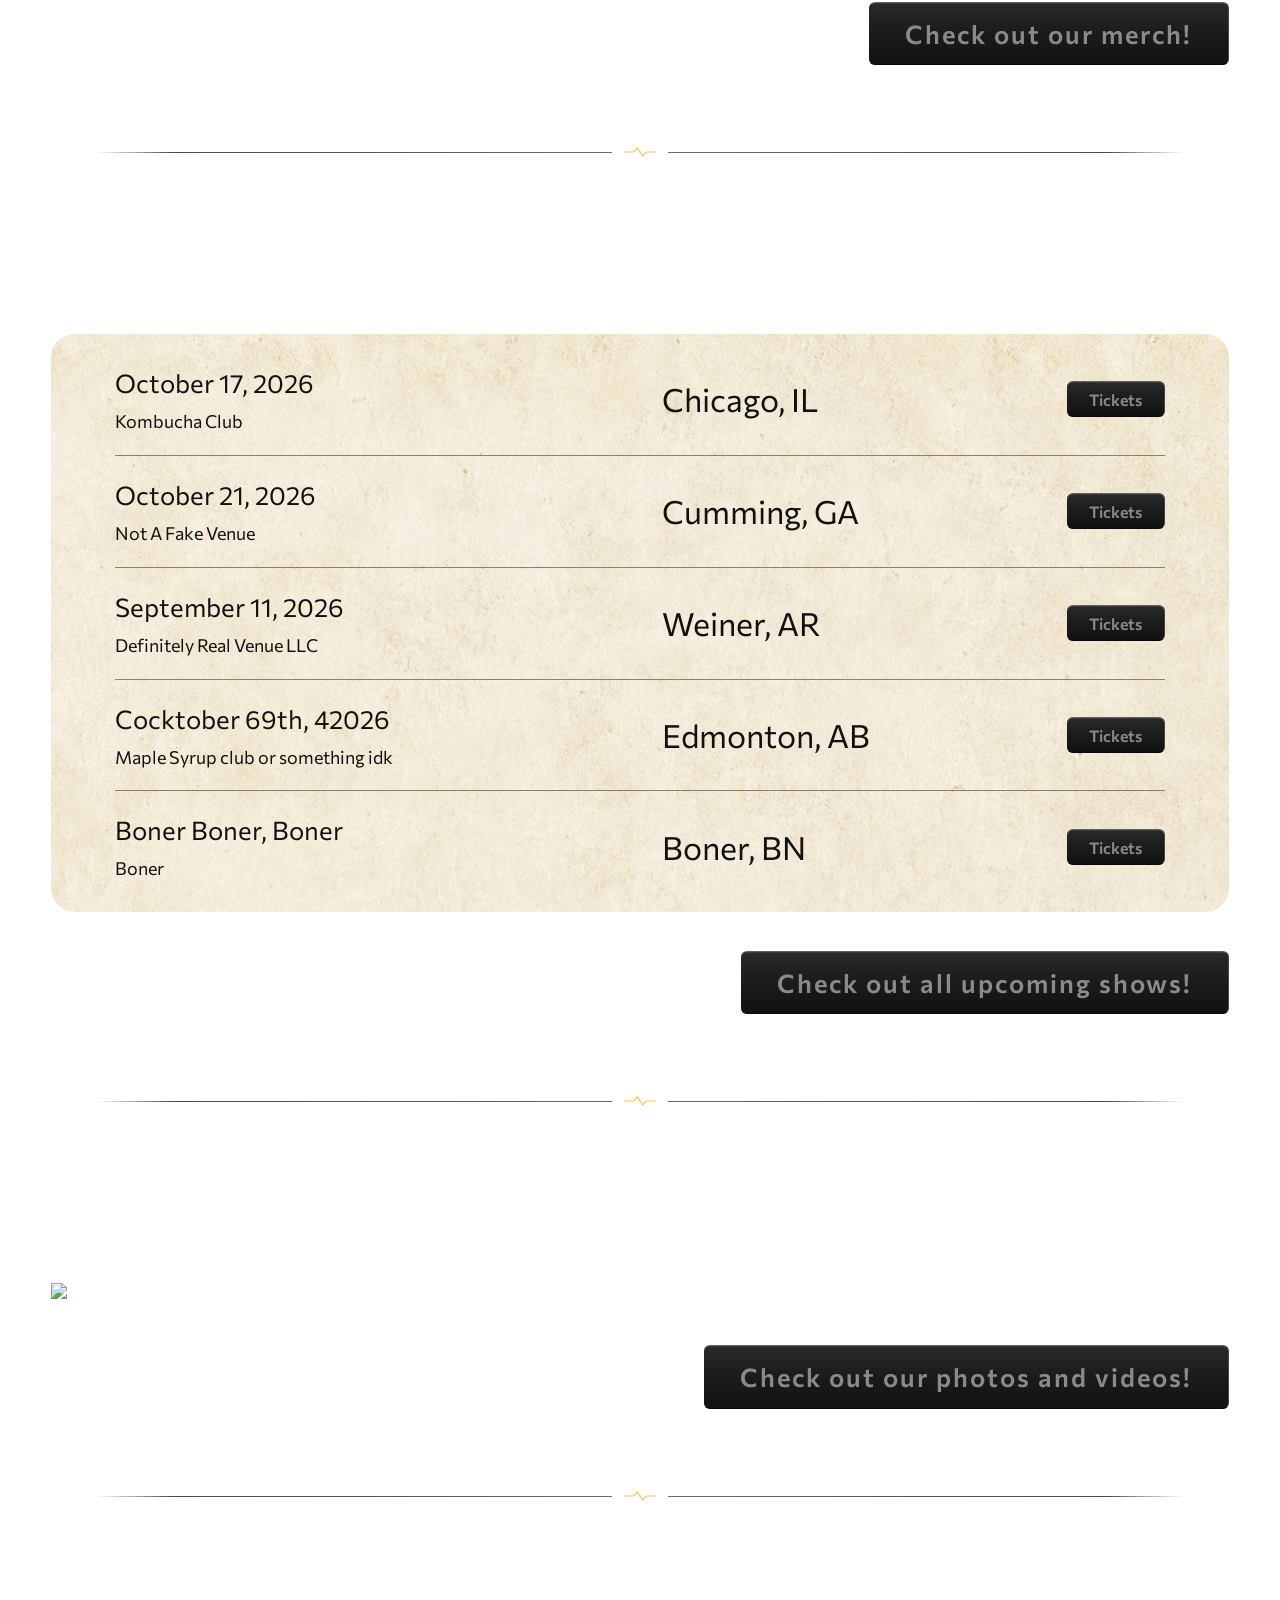
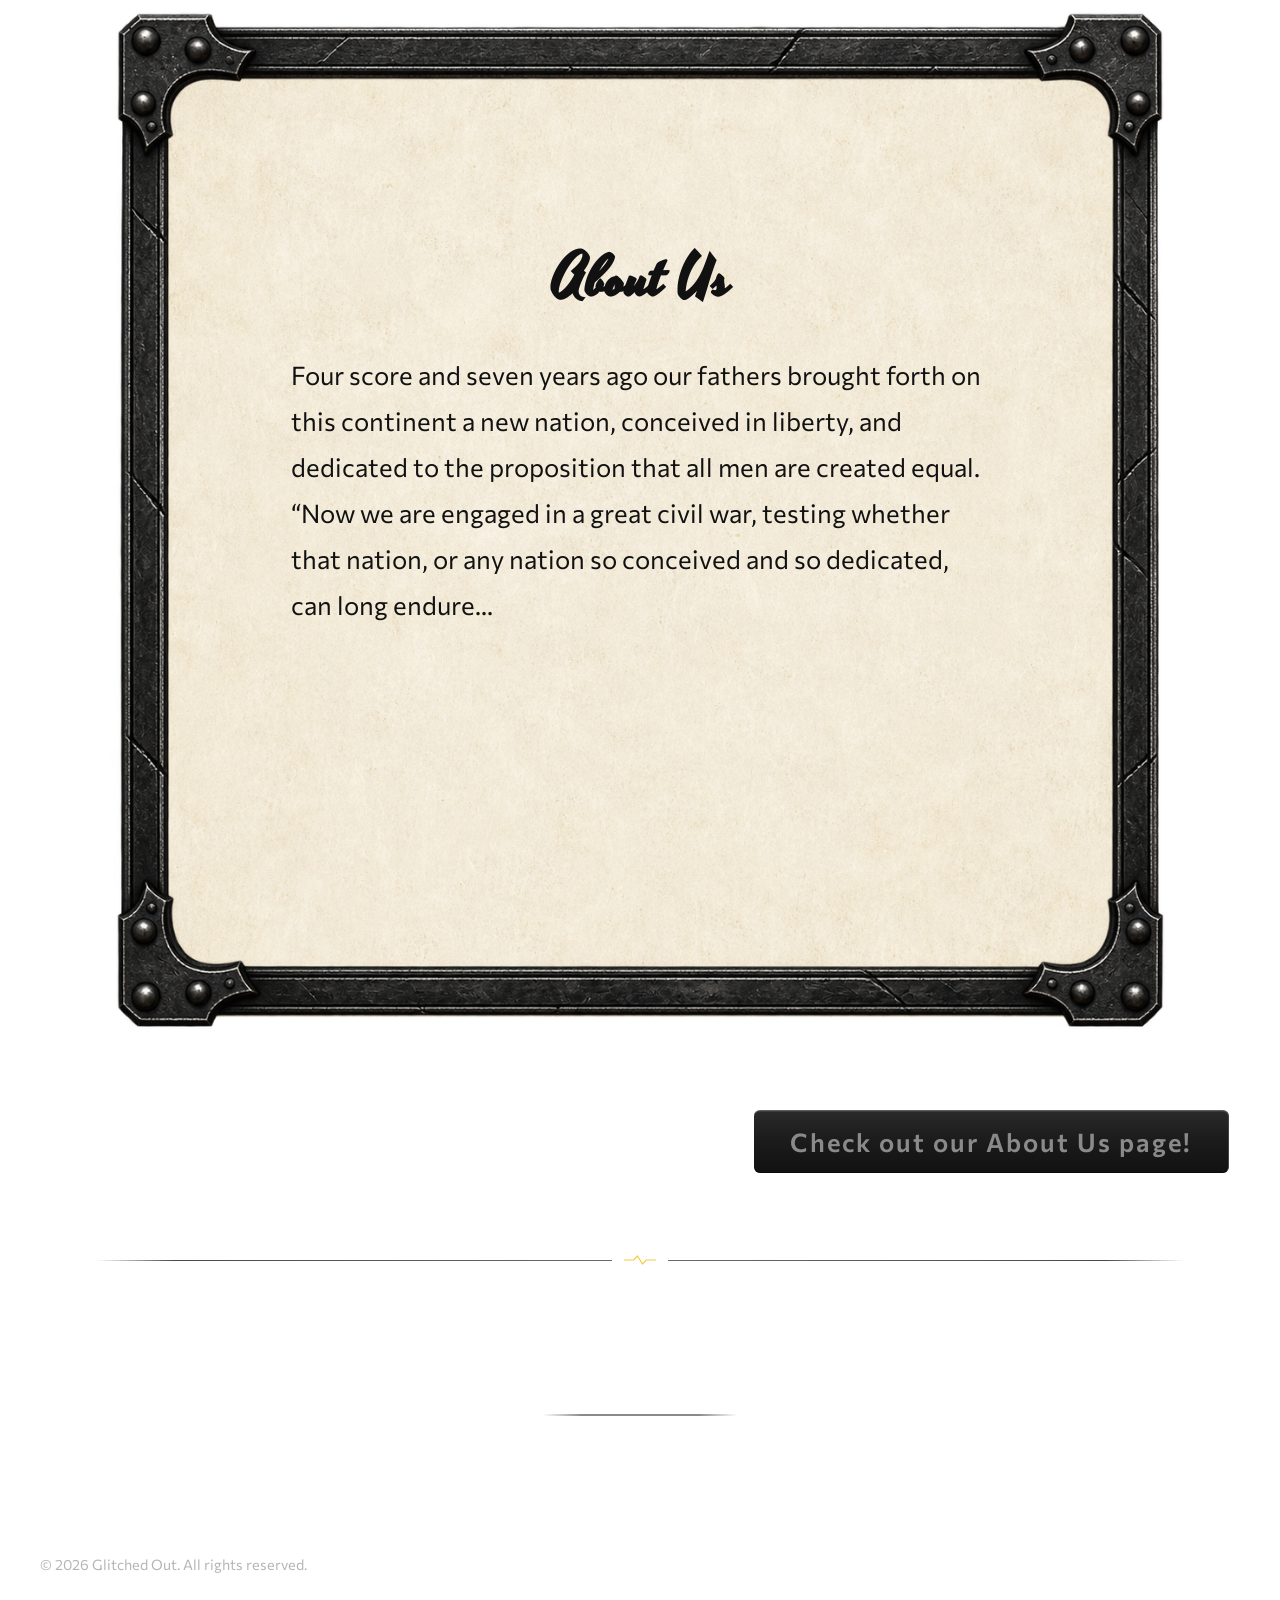
==== commit fcb75a12: "completed Discography, Shows, and some of Photos & Videos pages" ====
--- a/index.html
+++ b/index.html
@@ -1,14 +1,17 @@
 <!DOCTYPE html>
 <html lang="en">
+
 <head>
     <meta charset="UTF-8">
     <meta name="viewport" content="width=device-width, initial-scale=1.0">
-    <title>Glitched Out</title>
+
+    <title>Home Page | Glitched Out</title>
 
     <link rel="preconnect" href="https://fonts.googleapis.com">
     <link rel="preconnect" href="https://fonts.gstatic.com" crossorigin>
-    <link href="https://fonts.googleapis.com/css2?family=Commissioner:wght@100..900&family=Dongle&family=Special+Elite&family=Winky+Rough:ital,wght@0,300..900;1,300..900&display=swap" rel="stylesheet">
-    <link rel="stylesheet" href="style.css">
+    <link href="https://fonts.googleapis.com/css2?family=Commissioner:wght@100..900&family=Dongle&family=Special+Elite&family=Yesteryear&display=swap" rel="stylesheet">
+    <link rel="stylesheet" href="CSS/style.css">
+    <link rel="stylesheet" href="CSS/home.css">
 </head>
 
 <body>
@@ -19,9 +22,9 @@
         </a>
 
         <nav class="main-nav" aria-label="Primary navigation">
-            <a href="#">Discography</a>
-            <a href="#">Shows</a>
-            <a href="#">Photos & Videos</a>
+            <a href="discography.html">Discography</a>
+            <a href="shows.html">Shows</a>
+            <a href="photosandvideos.html">Photos & Videos</a>
             <a href="#">About Us</a>
             <a href="#">Contact</a>
         </nav>
@@ -81,7 +84,7 @@
                     </div>
                 </div>
 
-                <a class="button button-red button-large release-cta" href="#">Check out our discography!</a>
+                <a class="button button-red button-large release-cta" href="discography.html">Check out our discography!</a>
             </div>
         </section>
 
@@ -185,9 +188,10 @@
                         <a class="button button-blue" href="#">Tickets</a>
                     </div>
                 </div>
-            </div>
-
-            <a class="button button-red button-large section-cta" href="#">Check out all upcoming shows!</a>
+
+            </div>
+
+            <a class="button button-red button-large section-cta" href="shows.html">Check out all upcoming shows!</a>
         </section>
 
         <div class="section-divider" aria-hidden="true">
@@ -202,7 +206,7 @@
 
             <img class="section-media" src="Images/HomePage/PhotosAndVideos/Banner.jpg" alt="Photos and Videos">
 
-            <a class="button button-red button-large section-cta" href="#">Check out our photos and videos!</a>
+            <a class="button button-red button-large section-cta" href="photosandvideos.html">Check out our photos and videos!</a>
         </section>
 
         <div class="section-divider" aria-hidden="true">
--- a/CSS/style.css
+++ b/CSS/style.css
@@ -0,0 +1,369 @@
+/* ========================================
+   Variables / Global
+======================================== */
+
+:root {
+    --background-main: linear-gradient(
+        135deg,
+        #080a0b 0%,
+        #0d171a 50%,
+        #14252b 100%
+    );
+    --color-header: #142f38;
+    --color-text: #fff;
+    --color-text-muted: #8a8a8a;
+
+    --font-body: "Commissioner", sans-serif;
+    --font-display: "Special Elite", monospace;
+    --font-button-alt: "Dongle", sans-serif;
+
+    --content-max: 110rem;
+    --page-gutter: clamp(1.25rem, 4vw, 4.5rem);
+}
+
+* {
+    box-sizing: border-box;
+}
+
+html {
+    scroll-behavior: smooth;
+}
+
+body {
+    margin: 0;
+
+    background: var(--background-main);
+    background-attachment: fixed;
+    background-size: 100vw 100vh;
+
+    color: var(--color-text);
+    font-family: var(--font-body);
+    line-height: 1.5;
+}
+
+img {
+    display: block;
+    max-width: 100%;
+}
+
+/* ========================================
+   Buttons
+======================================== */
+
+.button {
+    display: inline-block;
+    padding: 0.5rem 1.375rem;
+
+    border: 0;
+    border-top: 1px solid #5f5f5f;
+    border-right: 1px solid #454545;
+    border-radius: 0.375rem;
+
+    background: linear-gradient(
+        to bottom,
+        #2a2a2a 0%,
+        #1c1c1c 45%,
+        #111 100%
+    );
+
+    box-shadow:
+        inset 0 1px 0 rgba(255, 255, 255, 0.08),
+        inset 0 -1px 0 rgba(0, 0, 0, 0.5);
+
+    color: var(--color-text-muted);
+    text-align: center;
+    text-decoration: none;
+    font-weight: 600;
+    line-height: 1.2;
+
+    transition:
+        background 0.2s ease,
+        color 0.2s ease,
+        border-color 0.2s ease,
+        transform 0.2s ease,
+        box-shadow 0.2s ease;
+}
+
+.button:active {
+    transform: translateY(0);
+}
+
+.button:focus-visible,
+.main-nav a:focus-visible,
+.social-links a:focus-visible,
+.logo:focus-visible {
+    outline: 2px solid currentColor;
+    outline-offset: 4px;
+}
+
+.button-large {
+    padding: 1rem 2.25rem;
+    font-size: clamp(1.125rem, 2vw, 1.875rem);
+    letter-spacing: 0.125rem;
+}
+
+.shop-button {
+    font-family: var(--font-button-alt);
+    font-size: 1.375rem;
+    letter-spacing: 0.125rem;
+}
+
+@media (hover: hover) {
+    .button:hover {
+        transform: translateY(-1px);
+    }
+
+    .button-blue:hover {
+        background: linear-gradient(
+            to bottom,
+            #2d5663 0%,
+            #1d414b 45%,
+            #142f38 55%,
+            #1a3a44 100%
+        );
+
+        color: #fff;
+        border-color: #3f6975;
+        box-shadow:
+            inset 0 1px 0 rgba(255, 255, 255, 0.15),
+            0 4px 10px rgba(0, 0, 0, 0.25);
+    }
+
+    .button-red:hover {
+        background: linear-gradient(
+            to bottom,
+            #651f1f 0%,
+            #491515 45%,
+            #3a1010 55%,
+            #461313 100%
+        );
+
+        color: #fff;
+        border-color: #713030;
+        box-shadow:
+            inset 0 1px 0 rgba(255, 255,255, 0.15),
+            0 4px 10px rgba(0, 0, 0, 0.25);
+    }
+}
+
+/* ========================================
+   Section Divider
+======================================== */
+
+.section-divider {
+    display: flex;
+    align-items: center;
+    gap: 12px;
+
+    width: min(85%, 90rem);
+    margin: 1rem auto;
+}
+
+.section-divider::before,
+.section-divider::after {
+    content: "";
+
+    flex: 1;
+    height: 1px;
+}
+
+.section-divider::before {
+    background: linear-gradient(
+        to right,
+        transparent,
+        #4a4a4a 15%,
+        #6a6a6a
+    );
+}
+
+.section-divider::after {
+    background: linear-gradient(
+        to right,
+        #6a6a6a,
+        #4a4a4a 85%,
+        transparent
+    );
+}
+
+.divider-zigzag {
+    width: 32px;
+    height: 14px;
+
+    fill: none;
+    stroke: #f6c945;
+    stroke-width: 1.5;
+    stroke-linecap: round;
+    stroke-linejoin: round;
+
+    flex-shrink: 0;
+}
+
+/* ========================================
+   Header
+======================================== */
+
+.site-header {
+    display: grid;
+    grid-template-columns: auto minmax(0, 1fr) auto;
+    align-items: center;
+    gap: clamp(1rem, 2vw, 2rem);
+
+    padding: 1.25rem clamp(1rem, 3vw, 3rem);
+    background: var(--color-header);
+
+    position: sticky;
+    top: 0;
+    z-index: 1000;
+}
+
+.logo {
+    justify-self: start;
+    margin-left: clamp(2rem, 3vw, 4rem);
+}
+
+.logo img {
+    width: clamp(5.5rem, 6vw, 7.5rem);
+    height: auto;
+    transition: transform 0.2s ease;
+}
+
+.main-nav {
+    justify-self: center;
+
+    display: flex;
+    flex-wrap: wrap;
+    justify-content: center;
+    gap: clamp(1rem, 3.5vw, 5rem);
+
+    font-size: clamp(1.05rem, 1.5vw, 1.75rem);
+}
+
+.main-nav a {
+    color: var(--color-text);
+    font-family: var(--font-display);
+    text-decoration: none;
+    transition: transform 0.2s ease;
+}
+
+.header-actions {
+    justify-self: end;
+
+    display: flex;
+    align-items: center;
+    gap: clamp(1rem, 2vw, 1.5rem);
+}
+
+.social-links {
+    display: flex;
+    align-items: center;
+    gap: clamp(0.625rem, 1vw, 0.9375rem);
+}
+
+.social-links a {
+    text-decoration: none;
+}
+
+.social-links img {
+    width: 1.5rem;
+    height: 1.5rem;
+    object-fit: contain;
+    filter: brightness(0) invert(1);
+    transition: transform 0.2s ease;
+}
+
+@media (hover: hover) {
+    .logo:hover img {
+        transform: scale(1.08) translateY(-2px);
+    }
+
+    .main-nav a:hover {
+        transform: scale(1.1) translateY(-2px);
+    }
+
+    .social-links a:hover img {
+        transform: scale(1.25);
+    }
+}
+
+/* ========================================
+   Footer
+======================================== */
+
+.site-footer {
+    padding: 0 clamp(1.25rem, 4vw, 2.5rem) clamp(2rem, 4vw, 3.75rem);
+}
+
+.site-footer p {
+    margin: 0;
+    color: #b5b5b5;
+    font-size: 0.9rem;
+}
+
+/* ========================================
+   Responsive Layout
+======================================== */
+
+@media (max-width: 71.875rem) {
+    .site-header {
+        grid-template-columns: auto auto;
+    }
+
+    .main-nav {
+        grid-column: 1 / -1;
+        grid-row: 2;
+    }
+
+    .header-actions {
+        grid-column: 2;
+        grid-row: 1;
+    }
+}
+
+@media (max-width: 40rem) {
+    .site-header {
+        grid-template-columns: 1fr;
+        justify-items: center;
+    }
+
+    .logo,
+    .main-nav,
+    .header-actions {
+        grid-column: 1;
+        justify-self: center;
+    }
+
+    .logo {
+        grid-row: 1;
+    }
+
+    .main-nav {
+        grid-row: 2;
+        gap: 0.9rem 1.5rem;
+    }
+
+    .header-actions {
+        grid-row: 3;
+        flex-wrap: wrap;
+        justify-content: center;
+    }
+}
+
+@media (prefers-reduced-motion: reduce) {
+    html {
+        scroll-behavior: auto;
+    }
+
+    *,
+    *::before,
+    *::after {
+        transition-duration: 0.01ms !important;
+        transition-delay: 0ms !important;
+    }
+
+    .button:hover,
+    .logo:hover img,
+    .main-nav a:hover,
+    .social-links a:hover img {
+        transform: none;
+    }
+}
--- a/CSS/home.css
+++ b/CSS/home.css
@@ -0,0 +1,366 @@
+/* ========================================
+   Home Variables
+======================================== */
+
+:root {
+    --color-parchment: #d8cfb8;
+    --color-parchment-line: #8c8068;
+
+    --font-about-us: "Yesteryear", cursive;
+
+    --section-padding: clamp(3rem, 5vw, 5rem);
+}
+
+/* ========================================
+   Home Buttons
+======================================== */
+
+.streaming-button {
+    font-family: var(--font-button-alt);
+    font-size: 1.875rem;
+    letter-spacing: 0.125rem;
+}
+
+/* ========================================
+   Latest Release
+======================================== */
+
+.latest-release {
+    width: min(100%, var(--content-max));
+    margin-inline: auto;
+    padding: clamp(4rem, 8vw, 8.75rem) var(--page-gutter);
+
+    display: grid;
+    grid-template-columns: minmax(0, 1fr) minmax(0, 1fr);
+    gap: clamp(2rem, 4vw, 4rem);
+    align-items: stretch;
+}
+
+.release-artwork img {
+    width: 100%;
+    height: auto;
+    aspect-ratio: 1 / 1;
+    object-fit: cover;
+}
+
+.release-info {
+    min-width: 0;
+
+    display: flex;
+    flex-direction: column;
+    justify-content: space-between;
+    gap: clamp(2rem, 4vw, 4rem);
+}
+
+.release-title {
+    margin: clamp(1rem, 2vw, 2.5rem) 0 1rem;
+
+    font-size: clamp(2.5rem, 4vw, 3.75rem);
+    line-height: 1.1;
+
+    text-align: center;
+    text-wrap: balance;
+}
+
+.release-date {
+    margin: 0;
+    font-size: clamp(1.125rem, 2vw, 1.75rem);
+    text-align: right;
+}
+
+.listen-section {
+    text-align: center;
+}
+
+.listen-section h2 {
+    margin: 0 0 clamp(1.5rem, 3vw, 2.5rem);
+    font-size: clamp(1.75rem, 2.5vw, 2.25rem);
+}
+
+.streaming-links {
+    display: flex;
+    flex-wrap: wrap;
+    justify-content: center;
+    gap: clamp(0.75rem, 1.5vw, 1.25rem);
+}
+
+.release-cta {
+    align-self: flex-end;
+}
+
+/* ========================================
+   Shared Home Sections
+======================================== */
+
+.home-section {
+    width: min(100%, var(--content-max));
+    margin-inline: auto;
+    padding: var(--section-padding) var(--page-gutter);
+
+    display: flex;
+    flex-direction: column;
+    align-items: center;
+}
+
+.section-title {
+    margin: 0 0 clamp(1.875rem, 3vw, 3.125rem);
+    font-size: clamp(2.25rem, 4vw, 3.75rem);
+    line-height: 1.1;
+    text-align: center;
+    text-wrap: balance;
+}
+
+.section-media {
+    width: 100%;
+    height: auto;
+}
+
+.section-cta {
+    align-self: flex-end;
+    margin-top: clamp(1.5rem, 3vw, 2.5rem);
+}
+
+/* ========================================
+   Upcoming Shows
+======================================== */
+
+.show-list {
+    width: 100%;
+    padding: clamp(1.25rem, 2.5vw, 1.875rem) clamp(1.25rem, 5vw, 5rem);
+    border-radius: 1.5rem;
+
+    background-color: var(--color-parchment);
+    background-image: url(../Images/HomePage/UpcomingShows/parchment.png);
+    background-size: cover;
+    background-position: top;
+    background-repeat: no-repeat;
+
+    color: #111;
+}
+
+.show {
+    display: grid;
+    grid-template-columns: minmax(0, 1.4fr) minmax(8rem, 1fr) auto;
+    align-items: center;
+    gap: clamp(1rem, 4vw, 6rem);
+
+    padding-bottom: 1.25rem;
+    margin-bottom: 1.25rem;
+    border-bottom: 1px solid var(--color-parchment-line);
+}
+
+.show:last-child {
+    padding-bottom: 0;
+    margin-bottom: 0;
+    border-bottom: 0;
+}
+
+.show p {
+    margin: 0;
+}
+
+.show-date-venue {
+    display: grid;
+    gap: 0.35rem;
+}
+
+.show-date {
+    font-size: clamp(1.125rem, 2vw, 1.75rem);
+}
+
+.show-venue {
+    font-size: clamp(1rem, 1.4vw, 1.25rem);
+}
+
+.show-location {
+    font-size: clamp(1.25rem, 2.5vw, 2.25rem);
+}
+
+/* ========================================
+   About Us
+======================================== */
+
+.biography {
+    position: relative;
+    width: min(68.75rem, 85vw);
+    aspect-ratio: 1 / 1;
+    color: #111;
+}
+
+.biography::before {
+    content: "";
+    position: absolute;
+    inset: 5%;
+
+    background-image: url(../Images/HomePage/AboutUs/parchment.png);
+    background-size: cover;
+    background-position: center;
+
+    z-index: 0;
+}
+
+.bio-text {
+    position: absolute;
+    inset: 11% 12% 12%;
+
+    display: grid;
+    grid-template-rows: 0.5fr auto 2fr;
+
+    z-index: 1;
+    overflow: hidden;
+}
+
+.bio-text .section-title {
+    grid-row: 2;
+    margin-bottom: clamp(0.75rem, 3vw, 3.125rem);
+
+    font-family: var(--font-about-us);
+    font-size: clamp(2rem, 4.5vw, 5.5rem);
+}
+
+.bio-text p {
+    grid-row: 3;
+    align-self: start;
+
+    margin: 0 clamp(0.25rem, 5vw, 6.25rem);
+    font-size: clamp(0.875rem, 2vw, 1.875rem);
+    line-height: 1.8;
+}
+
+.bio-frame {
+    position: absolute;
+    inset: 0;
+    z-index: 2;
+
+    width: 100%;
+    height: 100%;
+    object-fit: contain;
+    pointer-events: none;
+}
+
+/* ========================================
+   Contact
+======================================== */
+
+.contact-title {
+    position: relative;
+    padding-bottom: 12px;
+}
+
+.contact-title::after {
+    content: "";
+    position: absolute;
+
+    left: 50%;
+    bottom: 0;
+
+    width: 70%;
+    height: 2px;
+
+    transform: translateX(-50%);
+
+    background: linear-gradient(
+        to right,
+        transparent 0%,
+        #8a8a8a 20%,
+        #8a8a8a 80%,
+        transparent 100%
+    );
+}
+
+.contact a {
+    color: var(--color-text);
+    font-size: clamp(1rem, 2vw, 1.5rem);
+    text-decoration: none;
+    overflow-wrap: anywhere;
+}
+
+.contact a:focus-visible {
+    outline: 2px solid currentColor;
+    outline-offset: 4px;
+}
+
+@media (hover: hover) {
+    .contact a:hover {
+        color: #aaa;
+    }
+}
+
+/* ========================================
+   Home Responsive Layout
+======================================== */
+
+@media (max-width: 56.25rem) {
+    .latest-release {
+        grid-template-columns: 1fr;
+    }
+
+    .release-artwork {
+        width: min(100%, 42rem);
+        justify-self: center;
+    }
+}
+
+@media (max-width: 47.5rem) {
+    .show {
+        grid-template-columns: minmax(0, 1fr) auto;
+        gap: 1rem 1.5rem;
+    }
+
+    .show-location {
+        grid-column: 1;
+    }
+
+    .show-tickets {
+        grid-column: 2;
+        grid-row: 1 / span 2;
+        align-self: center;
+    }
+}
+
+@media (max-width: 40rem) {
+    .section-cta,
+    .release-cta {
+        align-self: center;
+    }
+
+    .biography {
+        width: min(95vw, 30rem);
+    }
+
+    .bio-text {
+        inset: 10% 10% 11%;
+        grid-template-rows: 0.25fr auto 2fr;
+    }
+
+    .bio-text .section-title {
+        margin-bottom: 0.75rem;
+        font-size: clamp(1.75rem, 8vw, 2.5rem);
+    }
+
+    .bio-text p {
+        margin-inline: 0.5rem;
+        font-size: clamp(0.8rem, 3.2vw, 1rem);
+        line-height: 1.5;
+    }
+}
+
+@media (max-width: 30rem) {
+    .show {
+        grid-template-columns: 1fr;
+    }
+
+    .show-location,
+    .show-tickets {
+        grid-column: 1;
+        grid-row: auto;
+    }
+
+    .show-tickets {
+        justify-self: start;
+    }
+
+    .streaming-button {
+        font-size: 1.5rem;
+    }
+}
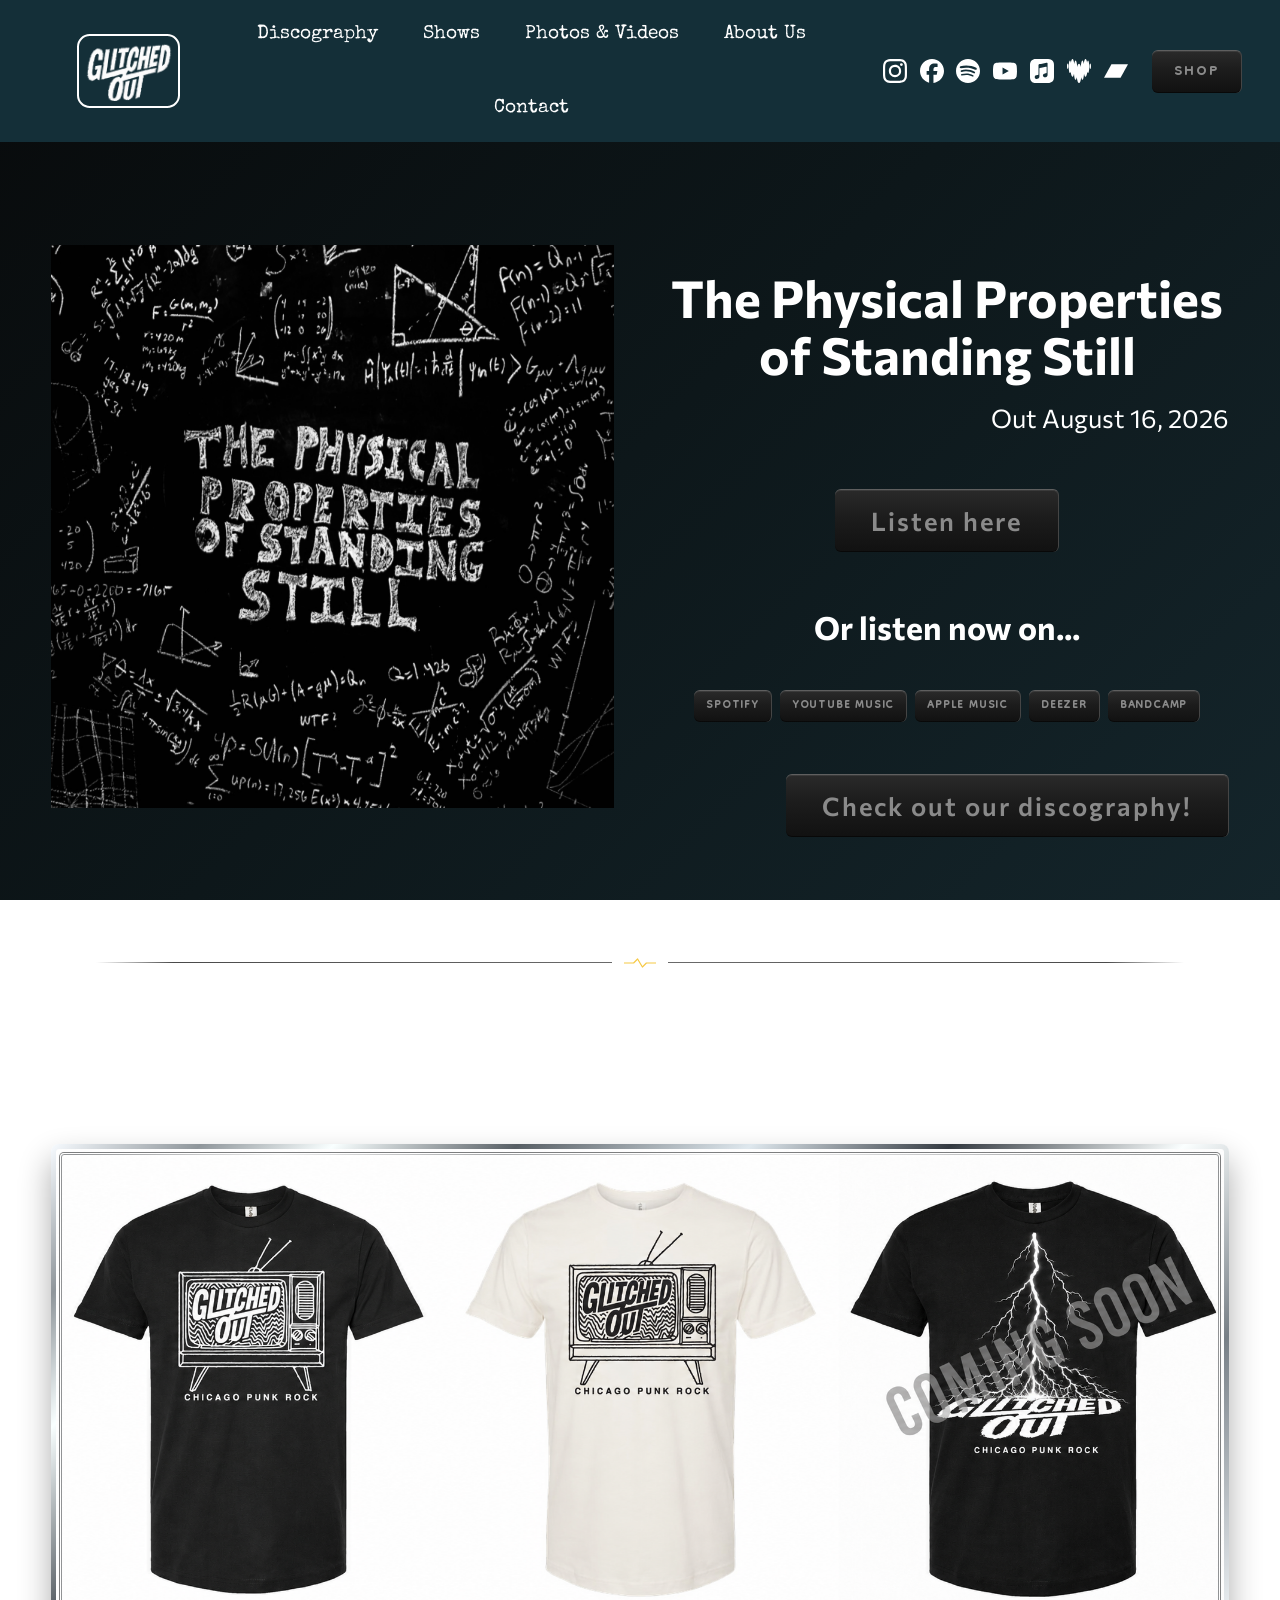
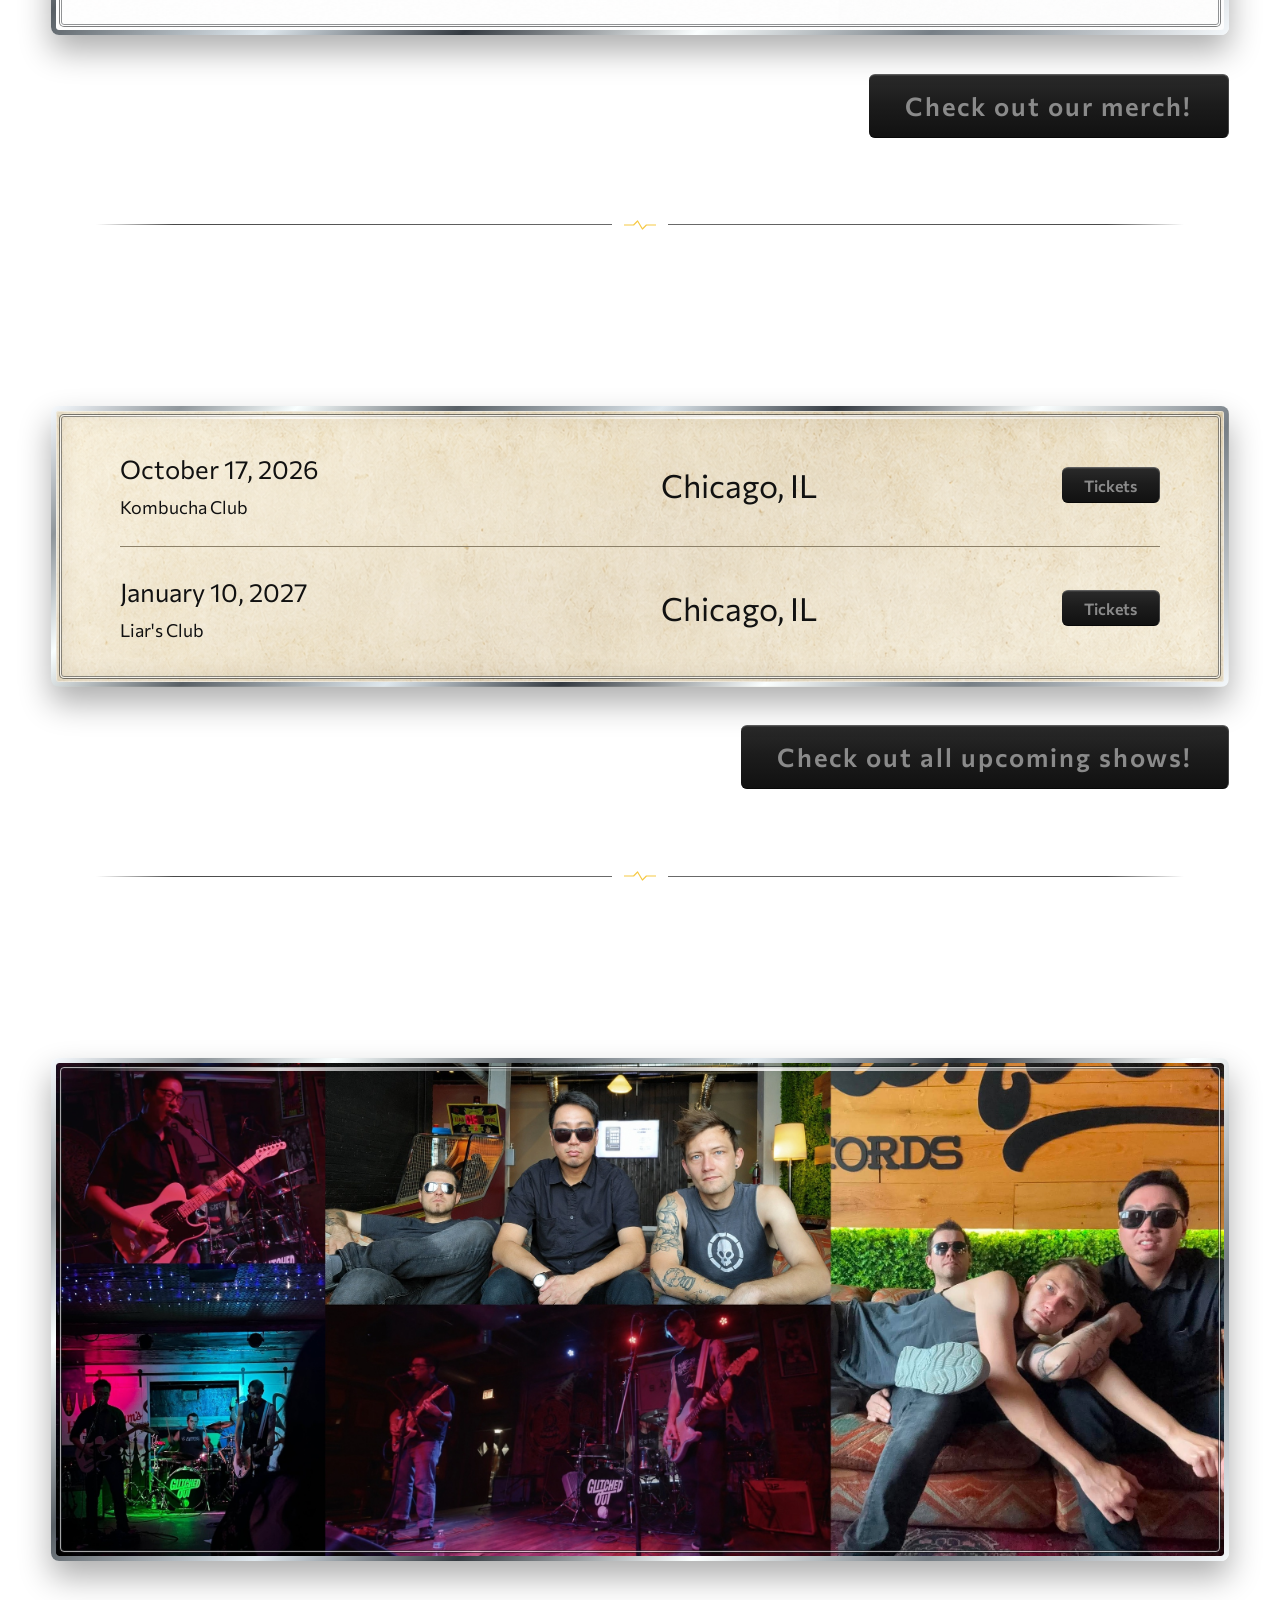
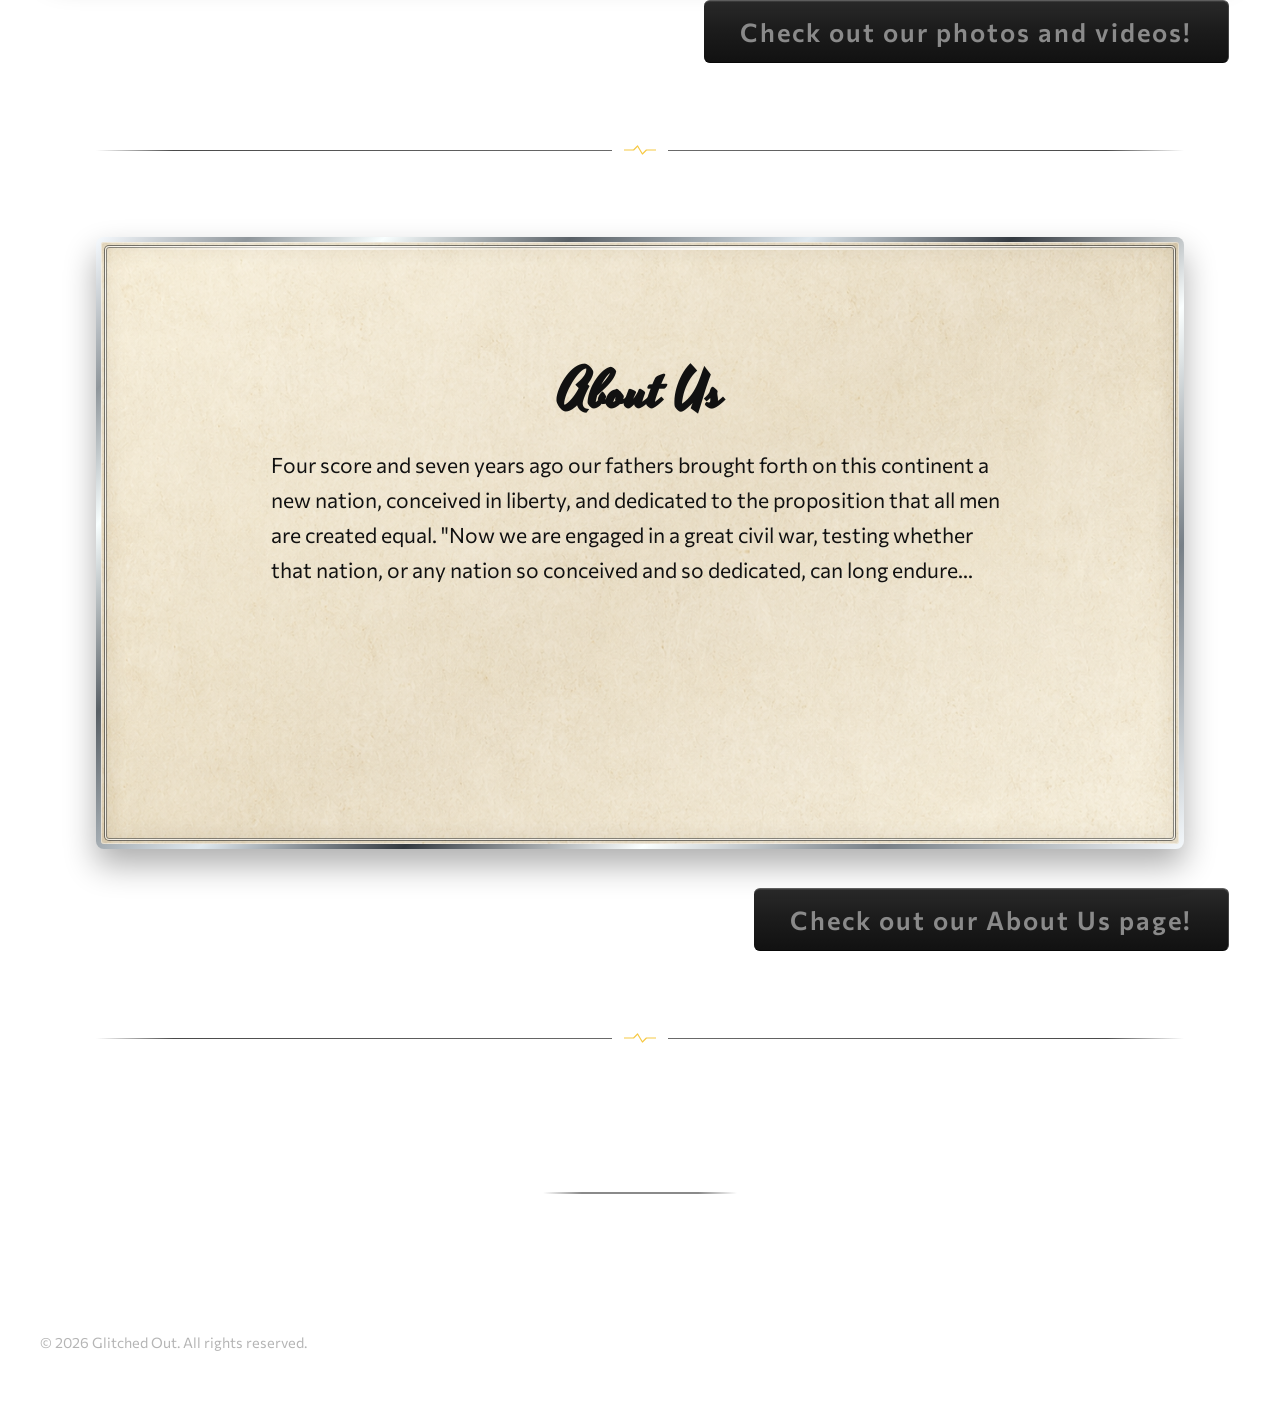
==== commit c01aa637: "completed website added js, finished functionality, fine tuned UX, cleaned and reformatted component" ====
--- a/index.html
+++ b/index.html
@@ -5,66 +5,25 @@
     <meta charset="UTF-8">
     <meta name="viewport" content="width=device-width, initial-scale=1.0">
 
-    <title>Home Page | Glitched Out</title>
+    <title>Home | Glitched Out</title>
 
     <link rel="preconnect" href="https://fonts.googleapis.com">
     <link rel="preconnect" href="https://fonts.gstatic.com" crossorigin>
     <link href="https://fonts.googleapis.com/css2?family=Commissioner:wght@100..900&family=Dongle&family=Special+Elite&family=Yesteryear&display=swap" rel="stylesheet">
     <link rel="stylesheet" href="CSS/style.css">
     <link rel="stylesheet" href="CSS/home.css">
+    <script src="JS/site.js" defer></script>
 </head>
 
-<body>
-    <!-- Site Header -->
-    <header class="site-header">
-        <a href="index.html" class="logo">
-            <img src="Images/HomePage/Header/logo.svg" alt="Glitched Out">
-        </a>
-
-        <nav class="main-nav" aria-label="Primary navigation">
-            <a href="discography.html">Discography</a>
-            <a href="shows.html">Shows</a>
-            <a href="photosandvideos.html">Photos & Videos</a>
-            <a href="#">About Us</a>
-            <a href="#">Contact</a>
-        </nav>
-
-        <div class="header-actions">
-            <div class="social-links">
-                <a href="https://www.instagram.com/glitched_out_chicago/">
-                    <img src="Images/HomePage/Header/ig.svg" alt="Instagram">
-                </a>
-
-                <a href="https://www.facebook.com/glitchedoutchicago/">
-                    <img src="Images/HomePage/Header/fb.svg" alt="Facebook">
-                </a>
-
-                <a href="https://open.spotify.com/artist/1mYSl7MkjKWYck7fI6GbTd?si=UxX4x3pMTj-hhR8BFOrp0A">
-                    <img src="Images/HomePage/Header/sp.svg" alt="Spotify">
-                </a>
-
-                <a href="https://music.youtube.com/channel/UC3-S2ekIVpy3KFDjjneu7nQ?si=ELe-DXlDLmwOdExn">
-                    <img src="Images/HomePage/Header/yt.svg" alt="YouTube Music">
-                </a>
-
-                <a href="https://music.apple.com/us/artist/glitched-out/1728156264">
-                    <img src="Images/HomePage/Header/am.svg" alt="Apple Music">
-                </a>
-
-                <a href="https://link.deezer.com/s/34d7XraWxYM3XHabTfGpq">
-                    <img src="Images/HomePage/Header/dz.svg" alt="Deezer">
-                </a>
-            </div>
-
-            <a href="#" class="button button-red shop-button">SHOP</a>
-        </div>
-    </header>
+<body data-page="home" data-base="">
+    <div data-site-header></div>
 
     <main>
-        <!-- Latest Release -->
         <section class="latest-release">
             <div class="release-artwork">
-                <img src="Images/HomePage/LatestRelease/album_cover.jpg" alt="Album cover for The Physical Properties of Standing Still">
+                <a class="release-artwork-link" href="Releases/EP.ThePhysicalPropertiesOfStandingStill/index.html" aria-label="Open The Physical Properties of Standing Still release page">
+                    <img src="Images/HomePage/LatestRelease/album_cover.jpg" alt="Album cover for The Physical Properties of Standing Still">
+                </a>
             </div>
 
             <div class="release-info">
@@ -73,150 +32,48 @@
                     <p class="release-date">Out August 16, 2026</p>
                 </div>
 
+                <a class="button button-red button-large release-listen-button" href="Releases/EP.ThePhysicalPropertiesOfStandingStill/index.html">Listen here</a>
+
                 <div class="listen-section">
-                    <h2>Listen now on...</h2>
-
-                    <div class="streaming-links">
-                        <a class="button button-blue streaming-button" href="https://open.spotify.com/artist/1mYSl7MkjKWYck7fI6GbTd?si=UxX4x3pMTj-hhR8BFOrp0A">SPOTIFY</a>
-                        <a class="button button-blue streaming-button" href="https://music.youtube.com/channel/UC3-S2ekIVpy3KFDjjneu7nQ?si=ELe-DXlDLmwOdExn">YOUTUBE MUSIC</a>
-                        <a class="button button-blue streaming-button" href="https://music.apple.com/us/artist/glitched-out/1728156264">APPLE MUSIC</a>
-                        <a class="button button-blue streaming-button" href="https://link.deezer.com/s/34d7XraWxYM3XHabTfGpq">DEEZER</a>
-                    </div>
+                    <h2>Or listen now on...</h2>
+                    <div class="streaming-links" data-streaming-links></div>
                 </div>
 
                 <a class="button button-red button-large release-cta" href="discography.html">Check out our discography!</a>
             </div>
         </section>
 
-        <div class="section-divider" aria-hidden="true">
-            <svg class="divider-zigzag" viewBox="0 0 40 14">
-                <polyline points="0,7 12,7 17,2 23,12 28,7 40,7" />
-            </svg>
-        </div>
+        <div data-section-divider></div>
 
-        <!-- Merch -->
         <section class="home-section">
             <h2 class="section-title">Merch</h2>
-
-            <img class="section-media" src="Images/HomePage/Merch/merchbanner.jpg" alt="Merch preview">
-
-            <a class="button button-red button-large section-cta" href="#">Check out our merch!</a>
+            <div class="section-media-frame">
+                <img class="section-media" src="Images/HomePage/Merch/merchbanner.jpg" alt="Merch preview">
+            </div>
+            <a class="button button-red button-large section-cta" href="shop.html">Check out our merch!</a>
         </section>
 
-        <div class="section-divider" aria-hidden="true">
-            <svg class="divider-zigzag" viewBox="0 0 40 14">
-                <polyline points="0,7 12,7 17,2 23,12 28,7 40,7" />
-            </svg>
-        </div>
+        <div data-section-divider></div>
 
-        <!-- Upcoming Shows -->
         <section class="home-section">
             <h2 class="section-title">Upcoming Shows</h2>
-
-            <div class="show-list">
-                <div class="show">
-                    <div class="show-date-venue">
-                        <p class="show-date">October 17, 2026</p>
-                        <p class="show-venue">Kombucha Club</p>
-                    </div>
-
-                    <div class="show-location">
-                        <p>Chicago, IL</p>
-                    </div>
-
-                    <div class="show-tickets">
-                        <a class="button button-blue" href="#">Tickets</a>
-                    </div>
-                </div>
-
-                <div class="show">
-                    <div class="show-date-venue">
-                        <p class="show-date">October 21, 2026</p>
-                        <p class="show-venue">Not A Fake Venue</p>
-                    </div>
-
-                    <div class="show-location">
-                        <p>Cumming, GA</p>
-                    </div>
-
-                    <div class="show-tickets">
-                        <a class="button button-blue" href="#">Tickets</a>
-                    </div>
-                </div>
-
-                <div class="show">
-                    <div class="show-date-venue">
-                        <p class="show-date">September 11, 2026</p>
-                        <p class="show-venue">Definitely Real Venue LLC</p>
-                    </div>
-
-                    <div class="show-location">
-                        <p>Weiner, AR</p>
-                    </div>
-
-                    <div class="show-tickets">
-                        <a class="button button-blue" href="#">Tickets</a>
-                    </div>
-                </div>
-
-                <div class="show">
-                    <div class="show-date-venue">
-                        <p class="show-date">Cocktober 69th, 42026</p>
-                        <p class="show-venue">Maple Syrup club or something idk</p>
-                    </div>
-
-                    <div class="show-location">
-                        <p>Edmonton, AB</p>
-                    </div>
-
-                    <div class="show-tickets">
-                        <a class="button button-blue" href="#">Tickets</a>
-                    </div>
-                </div>
-
-                <div class="show">
-                    <div class="show-date-venue">
-                        <p class="show-date">Boner Boner, Boner</p>
-                        <p class="show-venue">Boner</p>
-                    </div>
-
-                    <div class="show-location">
-                        <p>Boner, BN</p>
-                    </div>
-
-                    <div class="show-tickets">
-                        <a class="button button-blue" href="#">Tickets</a>
-                    </div>
-                </div>
-
-            </div>
-
+            <div class="show-list" data-shows data-limit="5"></div>
             <a class="button button-red button-large section-cta" href="shows.html">Check out all upcoming shows!</a>
         </section>
 
-        <div class="section-divider" aria-hidden="true">
-            <svg class="divider-zigzag" viewBox="0 0 40 14">
-                <polyline points="0,7 12,7 17,2 23,12 28,7 40,7" />
-            </svg>
-        </div>
+        <div data-section-divider></div>
 
-        <!-- Photos & Videos -->
         <section class="home-section">
             <h2 class="section-title">Photos and Videos</h2>
-
-            <img class="section-media" src="Images/HomePage/PhotosAndVideos/Banner.jpg" alt="Photos and Videos">
-
+            <div class="section-media-frame">
+                <img class="section-media" src="Images/HomePage/PhotosAndVideos/banner.jpg" alt="Photos and Videos">
+            </div>
             <a class="button button-red button-large section-cta" href="photosandvideos.html">Check out our photos and videos!</a>
         </section>
 
-        <div class="section-divider" aria-hidden="true">
-            <svg class="divider-zigzag" viewBox="0 0 40 14">
-                <polyline points="0,7 12,7 17,2 23,12 28,7 40,7" />
-            </svg>
-        </div>
+        <div data-section-divider></div>
 
-        <!-- About Us -->
-        <section class="home-section">
+        <section class="home-section" id="about">
             <div class="biography">
                 <div class="bio-text">
                     <h2 class="section-title">About Us</h2>
@@ -224,35 +81,26 @@
                     <p>
                         Four score and seven years ago our fathers brought forth on this
                         continent a new nation, conceived in liberty, and dedicated to the
-                        proposition that all men are created equal. “Now we are engaged in
+                        proposition that all men are created equal. "Now we are engaged in
                         a great civil war, testing whether that nation, or any nation so
                         conceived and so dedicated, can long endure...
                     </p>
                 </div>
 
-                <img class="bio-frame" src="Images/HomePage/AboutUs/frame.png" alt="">
             </div>
 
-            <a class="button button-red button-large section-cta" href="#">Check out our About Us page!</a>
+            <a class="button button-red button-large section-cta" href="aboutus.html">Check out our About Us page!</a>
         </section>
 
-        <div class="section-divider" aria-hidden="true">
-            <svg class="divider-zigzag" viewBox="0 0 40 14">
-                <polyline points="0,7 12,7 17,2 23,12 28,7 40,7" />
-            </svg>
-        </div>
+        <div data-section-divider></div>
 
-        <!-- Contact -->
-        <section class="home-section contact">
+        <section class="home-section contact" id="contact">
             <h2 class="section-title contact-title">Contact Us!</h2>
-
             <a href="mailto:glitchedoutchicago@gmail.com">glitchedoutchicago@gmail.com</a>
         </section>
     </main>
 
-    <!-- Site Footer -->
-    <footer class="site-footer">
-        <p>&copy; 2026 Glitched Out. All rights reserved.</p>
-    </footer>
+    <div data-site-footer></div>
 </body>
+
 </html>
--- a/CSS/style.css
+++ b/CSS/style.css
@@ -12,6 +12,11 @@
     --color-header: #142f38;
     --color-text: #fff;
     --color-text-muted: #8a8a8a;
+    --color-page-rule: #8a8a8a;
+    --color-parchment: #d8cfb8;
+    --color-parchment-line: #8c8068;
+    --color-arrow-rgb: 120, 120, 120;
+    --color-arrow-hover-rgb: 255, 255, 255;
 
     --font-body: "Commissioner", sans-serif;
     --font-display: "Special Elite", monospace;
@@ -19,6 +24,13 @@
 
     --content-max: 110rem;
     --page-gutter: clamp(1.25rem, 4vw, 4.5rem);
+    --header-float-space: clamp(0.5rem, 1.4vw, 1.125rem);
+    --header-float-inset: clamp(0.75rem, 3vw, 2.5rem);
+    --show-parchment-image: url("../Images/Shows/parchment.png");
+    --carousel-edge-gutter: 3vw;
+    --carousel-card-width: clamp(15rem, calc((100vw - 8.75rem) / 3.6), 30rem);
+    --carousel-arrow-top: 50%;
+    --carousel-hover-scale: 1.03;
 }
 
 * {
@@ -44,6 +56,11 @@
 img {
     display: block;
     max-width: 100%;
+}
+
+button {
+    font: inherit;
+    cursor: pointer;
 }
 
 /* ========================================
@@ -80,6 +97,8 @@
         background 0.2s ease,
         color 0.2s ease,
         border-color 0.2s ease,
+        padding 0.28s ease,
+        font-size 0.28s ease,
         transform 0.2s ease,
         box-shadow 0.2s ease;
 }
@@ -106,6 +125,18 @@
     font-family: var(--font-button-alt);
     font-size: 1.375rem;
     letter-spacing: 0.125rem;
+}
+
+.shop-button[aria-current="page"] {
+    color: #fff;
+    border-color: #713030;
+    background: linear-gradient(
+        to bottom,
+        #651f1f 0%,
+        #491515 45%,
+        #3a1010 55%,
+        #461313 100%
+    );
 }
 
 @media (hover: hover) {
@@ -141,14 +172,217 @@
         color: #fff;
         border-color: #713030;
         box-shadow:
-            inset 0 1px 0 rgba(255, 255,255, 0.15),
+            inset 0 1px 0 rgba(255, 255, 255, 0.15),
             0 4px 10px rgba(0, 0, 0, 0.25);
     }
 }
 
 /* ========================================
-   Section Divider
+   Header
 ======================================== */
+
+.site-header {
+    position: sticky;
+    top: 0;
+    z-index: 1000;
+
+    display: grid;
+    grid-template-columns: auto minmax(0, 1fr) auto;
+    align-items: center;
+    gap: clamp(1rem, 2vw, 2rem);
+
+    padding: 1.25rem clamp(1rem, 3vw, 3rem);
+    width: 100%;
+    margin-inline: auto;
+    border-radius: 0;
+
+    background-color: var(--color-header);
+    box-shadow: none;
+
+    transition:
+        top 0.28s ease,
+        width 0.28s ease,
+        gap 0.28s ease,
+        padding 0.28s ease,
+        border-radius 0.28s ease,
+        background-color 0.28s ease,
+        box-shadow 0.28s ease;
+}
+
+.site-header--floating {
+    top: var(--header-float-space);
+
+    width: min(
+        calc(100% - var(--header-float-inset) - var(--header-float-inset)),
+        calc(var(--content-max) - var(--page-gutter) - var(--page-gutter))
+    );
+    gap: clamp(0.75rem, 1.6vw, 1.5rem);
+    padding: clamp(0.75rem, 1.25vw, 1rem) clamp(0.875rem, 2.4vw, 2rem);
+
+    border-radius: clamp(0.875rem, 1.5vw, 1.25rem);
+    background-color: rgba(20, 47, 56, 0.94);
+    box-shadow:
+        0 1rem 2.5rem rgba(0, 0, 0, 0.36),
+        inset 0 1px 0 rgba(255, 255, 255, 0.08);
+    -webkit-backdrop-filter: blur(12px);
+    backdrop-filter: blur(12px);
+}
+
+.logo {
+    justify-self: start;
+    display: inline-flex;
+    align-items: center;
+    margin-left: clamp(2rem, 3vw, 4rem);
+    padding: clamp(0.25rem, 0.45vw, 0.4375rem);
+
+    border: 2px solid #fff;
+    border-radius: clamp(0.625rem, 1vw, 0.875rem);
+
+    text-decoration: none;
+    transition:
+        margin-left 0.28s ease,
+        padding 0.28s ease,
+        transform 0.2s ease,
+        box-shadow 0.2s ease;
+}
+
+.logo img {
+    width: clamp(5.5rem, 6vw, 7.5rem);
+    height: auto;
+    transition: width 0.28s ease;
+}
+
+.site-header--floating .logo {
+    margin-left: clamp(0.75rem, 2vw, 2rem);
+    padding: clamp(0.1875rem, 0.35vw, 0.3125rem);
+}
+
+.site-header--floating .logo img {
+    width: clamp(4.25rem, 5vw, 6rem);
+}
+
+.main-nav {
+    justify-self: center;
+
+    display: flex;
+    flex-wrap: wrap;
+    justify-content: center;
+    gap: clamp(1rem, 3.5vw, 5rem);
+
+    font-size: clamp(1.05rem, 1.5vw, 1.75rem);
+    transition:
+        gap 0.28s ease,
+        font-size 0.28s ease;
+}
+
+.site-header--floating .main-nav {
+    gap: clamp(0.75rem, 2.6vw, 3rem);
+    font-size: clamp(0.95rem, 1.2vw, 1.45rem);
+}
+
+.main-nav a {
+    color: var(--color-text);
+    font-family: var(--font-display);
+    text-decoration: none;
+    transition:
+        color 0.2s ease,
+        transform 0.2s ease;
+}
+
+.main-nav a[aria-current="page"] {
+    color: #f6c945;
+}
+
+.header-actions {
+    justify-self: end;
+
+    display: flex;
+    align-items: center;
+    gap: clamp(1rem, 2vw, 1.5rem);
+    transition: gap 0.28s ease;
+}
+
+.site-header--floating .header-actions {
+    gap: clamp(0.75rem, 1.5vw, 1.125rem);
+}
+
+.social-links {
+    display: flex;
+    align-items: center;
+    gap: clamp(0.625rem, 1vw, 0.9375rem);
+}
+
+.social-links a {
+    text-decoration: none;
+}
+
+.social-links img {
+    width: 1.5rem;
+    height: 1.5rem;
+    object-fit: contain;
+    filter: brightness(0) invert(1);
+    transition:
+        width 0.28s ease,
+        height 0.28s ease,
+        transform 0.2s ease;
+}
+
+.site-header--floating .social-links img {
+    width: 1.25rem;
+    height: 1.25rem;
+}
+
+.site-header--floating .shop-button {
+    padding: 0.35rem 1rem;
+    font-size: 1.2rem;
+}
+
+@media (hover: hover) {
+    .logo:hover {
+        transform: scale(1.08) translateY(-2px);
+        box-shadow: 0 0 0.75rem rgba(255, 255, 255, 0.22);
+    }
+
+    .main-nav a:hover {
+        transform: scale(1.1) translateY(-2px);
+    }
+
+    .social-links a:hover img {
+        transform: scale(1.25);
+    }
+}
+
+/* ========================================
+   Page Titles / Dividers
+======================================== */
+
+.page-title {
+    position: relative;
+
+    margin: 0 0 5rem;
+    padding-bottom: 1.5625rem;
+
+    font-size: clamp(2.625rem, 5vw, 4.5rem);
+    line-height: 1.1;
+    text-align: center;
+}
+
+.page-title::after {
+    content: "";
+    position: absolute;
+
+    left: 50%;
+    bottom: 0.5rem;
+
+    width: clamp(16.25rem, 28vw, 24rem);
+    height: 1.125rem;
+
+    transform: translateX(-50%);
+
+    background-image: url("data:image/svg+xml,%3Csvg viewBox='0 0 260 18' xmlns='http://www.w3.org/2000/svg'%3E%3Cpath d='M2 5 C25 16 75 15 130 10 C185 5 230 3 258 8' fill='none' stroke='%238a8a8a' stroke-width='2.5' stroke-linecap='round'/%3E%3C/svg%3E");
+    background-repeat: no-repeat;
+    background-size: 100% 100%;
+}
 
 .section-divider {
     display: flex;
@@ -186,102 +420,248 @@
 }
 
 .divider-zigzag {
+    display: block;
+    flex-shrink: 0;
+
     width: 32px;
     height: 14px;
 
-    fill: none;
-    stroke: #f6c945;
-    stroke-width: 1.5;
-    stroke-linecap: round;
-    stroke-linejoin: round;
-
-    flex-shrink: 0;
+    background-image: url("data:image/svg+xml,%3Csvg viewBox='0 0 40 14' xmlns='http://www.w3.org/2000/svg'%3E%3Cpolyline points='0,7 12,7 17,2 23,12 28,7 40,7' fill='none' stroke='%23f6c945' stroke-width='1.5' stroke-linecap='round' stroke-linejoin='round'/%3E%3C/svg%3E");
+    background-repeat: no-repeat;
+    background-size: 100% 100%;
 }
 
 /* ========================================
-   Header
+   Show Lists
 ======================================== */
 
-.site-header {
+.show-list {
+    width: 100%;
+    padding:
+        clamp(1.5rem, 3vw, 2.5rem)
+        clamp(1.25rem, 5vw, 5rem);
+
+    border-radius: 1.5rem;
+
+    background-color: var(--color-parchment);
+    background-image: var(--show-parchment-image);
+    background-size: 100% auto;
+    background-position: top;
+    background-repeat: repeat-y;
+
+    color: #111;
+}
+
+.show {
     display: grid;
-    grid-template-columns: auto minmax(0, 1fr) auto;
+    grid-template-columns:
+        minmax(0, 1.4fr)
+        minmax(8rem, 1fr)
+        auto;
+
     align-items: center;
-    gap: clamp(1rem, 2vw, 2rem);
-
-    padding: 1.25rem clamp(1rem, 3vw, 3rem);
-    background: var(--color-header);
-
-    position: sticky;
-    top: 0;
-    z-index: 1000;
-}
-
-.logo {
-    justify-self: start;
-    margin-left: clamp(2rem, 3vw, 4rem);
-}
-
-.logo img {
-    width: clamp(5.5rem, 6vw, 7.5rem);
-    height: auto;
-    transition: transform 0.2s ease;
-}
-
-.main-nav {
-    justify-self: center;
-
-    display: flex;
-    flex-wrap: wrap;
-    justify-content: center;
-    gap: clamp(1rem, 3.5vw, 5rem);
-
-    font-size: clamp(1.05rem, 1.5vw, 1.75rem);
-}
-
-.main-nav a {
-    color: var(--color-text);
-    font-family: var(--font-display);
-    text-decoration: none;
-    transition: transform 0.2s ease;
-}
-
-.header-actions {
-    justify-self: end;
+    gap: clamp(1rem, 4vw, 6rem);
+
+    padding-bottom: clamp(1.25rem, 2vw, 2rem);
+    margin-bottom: clamp(1.25rem, 2vw, 2rem);
+
+    border-bottom: 1px solid var(--color-parchment-line);
+}
+
+.show:last-child {
+    padding-bottom: 0;
+    margin-bottom: 0;
+    border-bottom: 0;
+}
+
+.show p {
+    margin: 0;
+}
+
+.show-date-venue {
+    display: grid;
+    gap: 0.35rem;
+}
+
+.show-date {
+    font-size: clamp(1.25rem, 2vw, 1.875rem);
+}
+
+.show-venue {
+    font-size: clamp(1rem, 1.4vw, 1.25rem);
+}
+
+.show-location {
+    font-size: clamp(1.25rem, 2.5vw, 2.25rem);
+}
+
+/* ========================================
+   Carousels
+======================================== */
+
+.carousel {
+    position: relative;
 
     display: flex;
     align-items: center;
-    gap: clamp(1rem, 2vw, 1.5rem);
-}
-
-.social-links {
+
+    width: 100%;
+}
+
+.carousel-track {
     display: flex;
-    align-items: center;
-    gap: clamp(0.625rem, 1vw, 0.9375rem);
-}
-
-.social-links a {
+    flex: 1;
+    align-items: flex-start;
+    gap: 1.75rem;
+
+    padding: 1.25rem 0 1.5625rem;
+
+    overflow-x: auto;
+    scroll-behavior: smooth;
+    scrollbar-width: none;
+}
+
+.carousel-track::-webkit-scrollbar {
+    display: none;
+}
+
+.carousel-card {
+    flex: 0 0 var(--carousel-card-width);
+
+    color: var(--color-text);
     text-decoration: none;
-}
-
-.social-links img {
-    width: 1.5rem;
-    height: 1.5rem;
-    object-fit: contain;
-    filter: brightness(0) invert(1);
-    transition: transform 0.2s ease;
+
+    transition:
+        transform 0.25s ease,
+        filter 0.25s ease;
+}
+
+.carousel-card:first-child {
+    margin-left: var(--carousel-edge-gutter);
+}
+
+.carousel-card:last-child {
+    margin-right: var(--carousel-edge-gutter);
+}
+
+.carousel-card:focus-visible,
+.carousel-arrow:focus-visible {
+    outline: 2px solid currentColor;
+    outline-offset: 4px;
+}
+
+.carousel-arrow {
+    position: absolute;
+    top: var(--carousel-arrow-top);
+    z-index: 10;
+
+    width: clamp(4.5rem, 7vw, 6.25rem);
+    height: clamp(6rem, 8.5vw, 7.5rem);
+
+    border: 0;
+
+    color: var(--color-text);
+    font-size: clamp(2rem, 2.5vw, 2.25rem);
+
+    -webkit-text-stroke: 1px rgba(0, 0, 0, 0.7);
+    text-shadow:
+        0 0 4px rgba(0, 0, 0, 0.9),
+        0 0 8px rgba(0, 0, 0, 0.6);
+
+    opacity: 0.7;
+    transform: translateY(-50%);
+    isolation: isolate;
+
+    transition:
+        transform 0.2s ease,
+        opacity 0.2s ease,
+        border-radius 0.2s ease;
+}
+
+.carousel-arrow::before {
+    content: "";
+    position: absolute;
+    inset: 0;
+    z-index: -1;
+
+    opacity: 0;
+    pointer-events: none;
+
+    transition: opacity 0.25s ease;
+}
+
+.carousel-arrow-left {
+    left: 0;
+    padding-left: clamp(1.25rem, 2vw, 1.875rem);
+
+    background: linear-gradient(
+        to right,
+        rgba(var(--color-arrow-rgb), 0.9) 0%,
+        rgba(var(--color-arrow-rgb), 0.8) 20%,
+        rgba(var(--color-arrow-rgb), 0) 100%
+    );
+
+    text-align: left;
+}
+
+.carousel-arrow-left::before {
+    border-radius: 0 3.75rem 3.75rem 0;
+    background: rgba(var(--color-arrow-hover-rgb), 0.45);
+}
+
+.carousel-arrow-right {
+    right: 0;
+    padding-right: clamp(1.25rem, 2vw, 1.875rem);
+
+    background: linear-gradient(
+        to left,
+        rgba(var(--color-arrow-rgb), 0.9) 0%,
+        rgba(var(--color-arrow-rgb), 0.8) 20%,
+        rgba(var(--color-arrow-rgb), 0) 100%
+    );
+
+    text-align: right;
+}
+
+.carousel-arrow-right::before {
+    border-radius: 3.75rem 0 0 3.75rem;
+    background: rgba(var(--color-arrow-hover-rgb), 0.65);
+}
+
+.carousel-arrow:active {
+    transform: translateY(calc(-50% + 3px)) scale(0.98);
+}
+
+.carousel-arrow:disabled {
+    cursor: default;
+    opacity: 0.3;
+}
+
+.carousel-arrow[hidden] {
+    display: none;
 }
 
 @media (hover: hover) {
-    .logo:hover img {
-        transform: scale(1.08) translateY(-2px);
-    }
-
-    .main-nav a:hover {
-        transform: scale(1.1) translateY(-2px);
-    }
-
-    .social-links a:hover img {
-        transform: scale(1.25);
+    .carousel-card:hover {
+        transform: scale(var(--carousel-hover-scale));
+        filter: brightness(1.08);
+    }
+
+    .carousel-arrow:not(:disabled):hover {
+        opacity: 0.85;
+        transform: translateY(-50%) scale(1.05);
+    }
+
+    .carousel-arrow:not(:disabled):hover::before {
+        opacity: 1;
+    }
+
+    .carousel-arrow-left:not(:disabled):hover {
+        border-radius: 0 3.75rem 3.75rem 0;
+    }
+
+    .carousel-arrow-right:not(:disabled):hover {
+        border-radius: 3.75rem 0 0 3.75rem;
     }
 }
 
@@ -316,6 +696,23 @@
     .header-actions {
         grid-column: 2;
         grid-row: 1;
+    }
+}
+
+@media (max-width: 47.5rem) {
+    .show {
+        grid-template-columns: minmax(0, 1fr) auto;
+        gap: 1rem 1.5rem;
+    }
+
+    .show-location {
+        grid-column: 1;
+    }
+
+    .show-tickets {
+        grid-column: 2;
+        grid-row: 1 / span 2;
+        align-self: center;
     }
 }
 
@@ -334,6 +731,11 @@
 
     .logo {
         grid-row: 1;
+        margin-left: 0;
+    }
+
+    .site-header--floating .logo {
+        margin-left: 0;
     }
 
     .main-nav {
@@ -345,6 +747,26 @@
         grid-row: 3;
         flex-wrap: wrap;
         justify-content: center;
+    }
+
+    .carousel-track {
+        gap: 1.25rem;
+    }
+}
+
+@media (max-width: 30rem) {
+    .show {
+        grid-template-columns: 1fr;
+    }
+
+    .show-location,
+    .show-tickets {
+        grid-column: 1;
+        grid-row: auto;
+    }
+
+    .show-tickets {
+        justify-self: start;
     }
 }
 
@@ -360,10 +782,16 @@
         transition-delay: 0ms !important;
     }
 
+    .carousel-track {
+        scroll-behavior: auto;
+    }
+
     .button:hover,
-    .logo:hover img,
+    .logo:hover,
     .main-nav a:hover,
-    .social-links a:hover img {
+    .social-links a:hover img,
+    .carousel-card:hover,
+    .carousel-arrow:hover {
         transform: none;
     }
 }
--- a/CSS/home.css
+++ b/CSS/home.css
@@ -3,11 +3,7 @@
 ======================================== */
 
 :root {
-    --color-parchment: #d8cfb8;
-    --color-parchment-line: #8c8068;
-
     --font-about-us: "Yesteryear", cursive;
-
     --section-padding: clamp(3rem, 5vw, 5rem);
 }
 
@@ -16,9 +12,11 @@
 ======================================== */
 
 .streaming-button {
+    padding: 0.3125rem 0.75rem;
     font-family: var(--font-button-alt);
-    font-size: 1.875rem;
-    letter-spacing: 0.125rem;
+    font-size: 1.125rem;
+    letter-spacing: 0.05rem;
+    white-space: nowrap;
 }
 
 /* ========================================
@@ -34,6 +32,20 @@
     grid-template-columns: minmax(0, 1fr) minmax(0, 1fr);
     gap: clamp(2rem, 4vw, 4rem);
     align-items: stretch;
+}
+
+.release-artwork-link {
+    display: block;
+    color: inherit;
+    text-decoration: none;
+    transition:
+        transform 0.2s ease,
+        filter 0.2s ease;
+}
+
+.release-artwork-link:focus-visible {
+    outline: 2px solid currentColor;
+    outline-offset: 0.5rem;
 }
 
 .release-artwork img {
@@ -68,6 +80,10 @@
     text-align: right;
 }
 
+.release-listen-button {
+    align-self: center;
+}
+
 .listen-section {
     text-align: center;
 }
@@ -81,7 +97,7 @@
     display: flex;
     flex-wrap: wrap;
     justify-content: center;
-    gap: clamp(0.75rem, 1.5vw, 1.25rem);
+    gap: 0.5rem;
 }
 
 .release-cta {
@@ -115,96 +131,191 @@
     height: auto;
 }
 
+.section-media-frame {
+    position: relative;
+    width: 100%;
+    overflow: hidden;
+
+    border: 0.3125rem solid transparent;
+    border-radius: 0.5rem;
+
+    background-image: linear-gradient(
+        135deg,
+        #f7fbff 0%,
+        #8f969b 9%,
+        #f9ffff 17%,
+        #585f65 28%,
+        #dfe8ee 42%,
+        #333940 54%,
+        #fbffff 68%,
+        #777f86 82%,
+        #f4f8fb 100%
+    );
+    background-origin: border-box;
+    background-clip: border-box;
+
+    box-shadow:
+        0 1rem 2rem rgba(0, 0, 0, 0.32),
+        0 0 0 1px rgba(255, 255, 255, 0.18),
+        inset 0 0 0 1px rgba(255, 255, 255, 0.42);
+}
+
+.section-media-frame::before,
+.section-media-frame::after {
+    content: "";
+    position: absolute;
+    z-index: 2;
+    pointer-events: none;
+}
+
+.section-media-frame::before {
+    inset: 0.25rem;
+    border: 1px solid rgba(255, 255, 255, 0.65);
+    border-radius: 0.25rem;
+    box-shadow:
+        inset 0 0 0 1px rgba(39, 43, 47, 0.5),
+        0 0 0 1px rgba(20, 22, 24, 0.55);
+}
+
+.section-media-frame::after {
+    top: 0.3125rem;
+    right: 1.25rem;
+    left: 1.25rem;
+    height: 0.1875rem;
+    border-radius: 999px;
+    background: linear-gradient(
+        to right,
+        transparent,
+        rgba(255, 255, 255, 0.82) 18%,
+        rgba(255, 255, 255, 0.18) 38%,
+        rgba(255, 255, 255, 0.9) 58%,
+        transparent
+    );
+}
+
+.section-media-frame .section-media {
+    position: relative;
+    z-index: 1;
+    border-radius: 0.1875rem;
+}
+
 .section-cta {
     align-self: flex-end;
     margin-top: clamp(1.5rem, 3vw, 2.5rem);
 }
 
 /* ========================================
-   Upcoming Shows
-======================================== */
-
-.show-list {
-    width: 100%;
-    padding: clamp(1.25rem, 2.5vw, 1.875rem) clamp(1.25rem, 5vw, 5rem);
-    border-radius: 1.5rem;
-
-    background-color: var(--color-parchment);
-    background-image: url(../Images/HomePage/UpcomingShows/parchment.png);
-    background-size: cover;
-    background-position: top;
-    background-repeat: no-repeat;
-
-    color: #111;
-}
-
-.show {
-    display: grid;
-    grid-template-columns: minmax(0, 1.4fr) minmax(8rem, 1fr) auto;
-    align-items: center;
-    gap: clamp(1rem, 4vw, 6rem);
-
-    padding-bottom: 1.25rem;
-    margin-bottom: 1.25rem;
-    border-bottom: 1px solid var(--color-parchment-line);
-}
-
-.show:last-child {
-    padding-bottom: 0;
-    margin-bottom: 0;
-    border-bottom: 0;
-}
-
-.show p {
-    margin: 0;
-}
-
-.show-date-venue {
-    display: grid;
-    gap: 0.35rem;
-}
-
-.show-date {
-    font-size: clamp(1.125rem, 2vw, 1.75rem);
-}
-
-.show-venue {
-    font-size: clamp(1rem, 1.4vw, 1.25rem);
-}
-
-.show-location {
-    font-size: clamp(1.25rem, 2.5vw, 2.25rem);
-}
-
-/* ========================================
-   About Us
-======================================== */
-
+   Chrome Parchment
+======================================== */
+
+.home-section .show-list,
 .biography {
     position: relative;
-    width: min(68.75rem, 85vw);
-    aspect-ratio: 1 / 1;
-    color: #111;
-}
-
-.biography::before {
+
+    border: 0.3125rem solid transparent;
+    border-radius: 0.5rem;
+
+    background-color: var(--color-parchment);
+    background-image:
+        linear-gradient(
+            145deg,
+            rgba(255, 248, 226, 0.38),
+            rgba(178, 150, 95, 0.16) 52%,
+            rgba(255, 250, 231, 0.26)
+        ),
+        var(--chrome-parchment-image),
+        linear-gradient(
+            135deg,
+            #f7fbff 0%,
+            #8f969b 9%,
+            #f9ffff 17%,
+            #585f65 28%,
+            #dfe8ee 42%,
+            #333940 54%,
+            #fbffff 68%,
+            #777f86 82%,
+            #f4f8fb 100%
+        );
+    background-position: center, var(--chrome-parchment-position), center;
+    background-repeat: no-repeat, var(--chrome-parchment-repeat), no-repeat;
+    background-size: auto, var(--chrome-parchment-size), auto;
+    background-origin: padding-box, padding-box, border-box;
+    background-clip: padding-box, padding-box, border-box;
+
+    box-shadow:
+        0 1rem 2rem rgba(0, 0, 0, 0.32),
+        0 0 0 1px rgba(255, 255, 255, 0.18),
+        inset 0 0 0 1px rgba(255, 255, 255, 0.42),
+        inset 0 0 1.5rem rgba(73, 48, 18, 0.16);
+}
+
+.home-section .show-list {
+    --chrome-parchment-image: var(--show-parchment-image);
+    --chrome-parchment-position: top;
+    --chrome-parchment-repeat: repeat-y;
+    --chrome-parchment-size: 100% auto;
+}
+
+.biography {
+    --chrome-parchment-image: url("../Images/HomePage/AboutUs/parchment.png");
+    --chrome-parchment-position: center;
+    --chrome-parchment-repeat: no-repeat;
+    --chrome-parchment-size: cover;
+}
+
+.home-section .show-list::before,
+.home-section .show-list::after,
+.biography::before,
+.biography::after {
     content: "";
     position: absolute;
-    inset: 5%;
-
-    background-image: url(../Images/HomePage/AboutUs/parchment.png);
-    background-size: cover;
-    background-position: center;
-
-    z-index: 0;
+    pointer-events: none;
+}
+
+.home-section .show-list::before,
+.biography::before {
+    inset: 0.25rem;
+    border: 1px solid rgba(255, 255, 255, 0.65);
+    border-radius: 0.25rem;
+    box-shadow:
+        inset 0 0 0 1px rgba(39, 43, 47, 0.5),
+        0 0 0 1px rgba(20, 22, 24, 0.55);
+}
+
+.home-section .show-list::after,
+.biography::after {
+    top: 0.3125rem;
+    right: 1.25rem;
+    left: 1.25rem;
+    height: 0.1875rem;
+    border-radius: 999px;
+    background: linear-gradient(
+        to right,
+        transparent,
+        rgba(255, 255, 255, 0.82) 18%,
+        rgba(255, 255, 255, 0.18) 38%,
+        rgba(255, 255, 255, 0.9) 58%,
+        transparent
+    );
+}
+
+/* ========================================
+   About Us
+======================================== */
+
+.biography {
+    width: min(68.75rem, 85vw);
+    min-height: clamp(20rem, 58vw, 28rem);
+    aspect-ratio: 16 / 9;
+    color: #111;
 }
 
 .bio-text {
     position: absolute;
-    inset: 11% 12% 12%;
+    inset: 9% 11% 10%;
 
     display: grid;
-    grid-template-rows: 0.5fr auto 2fr;
+    grid-template-rows: 0.2fr auto 1fr;
 
     z-index: 1;
     overflow: hidden;
@@ -212,30 +323,19 @@
 
 .bio-text .section-title {
     grid-row: 2;
-    margin-bottom: clamp(0.75rem, 3vw, 3.125rem);
+    margin-bottom: clamp(0.75rem, 2vw, 2rem);
 
     font-family: var(--font-about-us);
-    font-size: clamp(2rem, 4.5vw, 5.5rem);
+    font-size: clamp(2rem, 4.2vw, 4.75rem);
 }
 
 .bio-text p {
     grid-row: 3;
     align-self: start;
 
-    margin: 0 clamp(0.25rem, 5vw, 6.25rem);
-    font-size: clamp(0.875rem, 2vw, 1.875rem);
-    line-height: 1.8;
-}
-
-.bio-frame {
-    position: absolute;
-    inset: 0;
-    z-index: 2;
-
-    width: 100%;
-    height: 100%;
-    object-fit: contain;
-    pointer-events: none;
+    margin: 0 clamp(0.25rem, 4vw, 5rem);
+    font-size: clamp(0.875rem, 1.65vw, 1.5rem);
+    line-height: 1.65;
 }
 
 /* ========================================
@@ -281,6 +381,11 @@
 }
 
 @media (hover: hover) {
+    .release-artwork-link:hover {
+        transform: translateY(-2px);
+        filter: brightness(1.08);
+    }
+
     .contact a:hover {
         color: #aaa;
     }
@@ -298,23 +403,6 @@
     .release-artwork {
         width: min(100%, 42rem);
         justify-self: center;
-    }
-}
-
-@media (max-width: 47.5rem) {
-    .show {
-        grid-template-columns: minmax(0, 1fr) auto;
-        gap: 1rem 1.5rem;
-    }
-
-    .show-location {
-        grid-column: 1;
-    }
-
-    .show-tickets {
-        grid-column: 2;
-        grid-row: 1 / span 2;
-        align-self: center;
     }
 }
 
@@ -326,6 +414,8 @@
 
     .biography {
         width: min(95vw, 30rem);
+        min-height: clamp(20rem, 88vw, 24rem);
+        aspect-ratio: 4 / 3;
     }
 
     .bio-text {
@@ -346,21 +436,7 @@
 }
 
 @media (max-width: 30rem) {
-    .show {
-        grid-template-columns: 1fr;
-    }
-
-    .show-location,
-    .show-tickets {
-        grid-column: 1;
-        grid-row: auto;
-    }
-
-    .show-tickets {
-        justify-self: start;
-    }
-
     .streaming-button {
-        font-size: 1.5rem;
-    }
-}
+        font-size: 1rem;
+    }
+}
